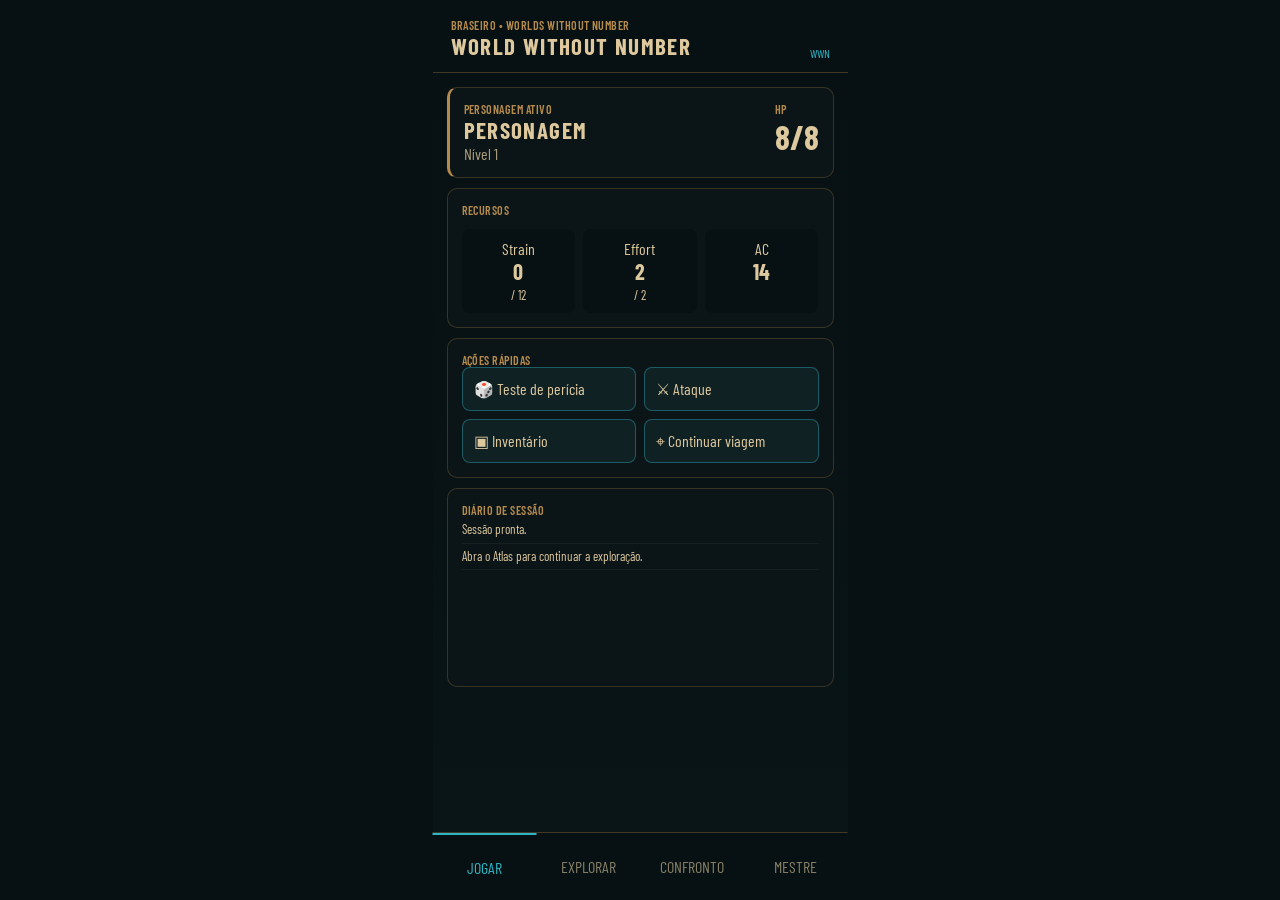
==== index.html @ cba59a09 "Expand Atlas world engine with biome coherence, POIs, journey clock and touch controls" ====
<!doctype html>
<html lang="pt-BR">
<head>
<meta charset="utf-8"><meta name="viewport" content="width=device-width,initial-scale=1,maximum-scale=1,user-scalable=no">
<title>Braseiro WWN — Atlas World Engine</title>
<style>
@import url('https://fonts.googleapis.com/css2?family=Barlow+Condensed:wght@400;600;700&display=swap');
:root{--bg:#071012;--panel:#0b1517;--cream:#dec99f;--bronze:#b58b4d;--teal:#2eb5c5;--ink:#03090a}
*{box-sizing:border-box}html,body{margin:0;background:var(--bg);color:var(--cream);font-family:"Barlow Condensed",sans-serif}button,input{font:inherit}
.app{max-width:415px;min-height:100dvh;margin:auto;background:linear-gradient(180deg,#071012,#091517);position:relative;padding-bottom:calc(150px + env(safe-area-inset-bottom))}
.top{padding:18px 18px 12px;border-bottom:1px solid #b58b4d55;display:flex;justify-content:space-between;align-items:end}.title{font-weight:700;letter-spacing:.06em;text-transform:uppercase;font-size:23px}.label{font-weight:600;letter-spacing:.04em;text-transform:uppercase;font-size:12px;color:var(--bronze)}.status{font-size:12px;color:var(--teal)}
.view{display:none;padding:14px}.view.active{display:block}.card{background:var(--panel);border:1px solid #b58b4d44;border-radius:10px;padding:14px;margin-bottom:10px}.hero{display:flex;justify-content:space-between;gap:10px}.big{font-size:34px;font-weight:700}.muted{opacity:.76}.stats{display:grid;grid-template-columns:repeat(3,1fr);gap:8px;margin-top:12px}.stat{padding:10px;background:#071012;border-radius:8px;text-align:center}.stat b{display:block;font-size:22px}.actions{display:grid;grid-template-columns:1fr 1fr;gap:8px}.action{background:#102124;color:var(--cream);border:1px solid #2eb5c566;padding:11px;border-radius:8px;text-align:left}.action:active{transform:scale(.98)}
.atlasbar{display:grid;grid-template-columns:1fr auto;gap:8px;align-items:center}.worldmeta{display:flex;gap:6px;flex-wrap:wrap;margin-top:8px}.pill{font-size:11px;padding:3px 7px;border-radius:20px;border:1px solid #b58b4d55;background:#b58b4d14}.maptools{display:grid;grid-template-columns:repeat(3,36px);gap:5px}.maptools button{height:36px;border-radius:8px;border:1px solid #b58b4d55;background:#071012;color:var(--cream)}
.map{position:relative;height:calc(100dvh - 322px);min-height:470px;margin:0 -14px;overflow:hidden;background:#03090a;border-top:1px solid #b58b4d44;border-bottom:1px solid #b58b4d44;touch-action:none;user-select:none;-webkit-user-select:none;cursor:grab}.map.dragging{cursor:grabbing}.map-canvas{position:absolute;left:0;top:0;transform-origin:0 0;will-change:transform}.hex{position:absolute;width:92px;height:106px;clip-path:polygon(50% 0,100% 25%,100% 75%,50% 100%,0 75%,0 25%);isolation:isolate;cursor:pointer}.hex .terrain{position:absolute;inset:0;clip-path:inherit;background-size:230% auto;transform:scale(1.02);background-position:center;background-repeat:no-repeat;filter:saturate(.84) brightness(.98)}.hex .shade{position:absolute;inset:0;clip-path:inherit;background:#020607e5;z-index:1;transition:.18s}.hex.seen .shade{background:#0003}.hex.visited .shade{background:#0001}.hex.current{filter:drop-shadow(0 0 6px rgba(239,205,132,.35)) drop-shadow(0 0 15px rgba(213,170,91,.55)) drop-shadow(0 0 26px rgba(213,170,91,.30))}.hex.current .terrain{filter:saturate(1.1) brightness(1.08)}.hex.current::after{content:"";position:absolute;inset:-5px;clip-path:inherit;box-shadow:0 0 16px rgba(229,190,107,.56),0 0 30px rgba(229,190,107,.22);pointer-events:none;z-index:0}.hex .mark{position:absolute;z-index:4;left:50%;top:50%;transform:translate(-50%,-50%);font-weight:700;font-size:18px;color:#ead7ad;text-shadow:0 0 7px #d5aa5b77,0 2px 4px #000}.hex .poi{position:absolute;z-index:4;right:12px;top:19px;font-size:14px;text-shadow:0 2px 4px #000}.hex .coord{display:none}
.mapinfo{position:absolute;z-index:8;left:12px;right:12px;bottom:12px;background:#071012e8;backdrop-filter:blur(8px);border:1px solid #b58b4d55;border-radius:8px;padding:9px 11px;pointer-events:none}.mapinfo .row{display:flex;justify-content:space-between;gap:10px}.mapinfo small{opacity:.7}.log{height:155px;overflow:auto;font-size:13px;line-height:1.35}.log div{padding:4px 0;border-bottom:1px solid #ffffff0b}
.nav{position:fixed;max-width:415px;left:50%;transform:translateX(-50%);right:0;bottom:0;height:calc(68px + env(safe-area-inset-bottom));padding-bottom:env(safe-area-inset-bottom);background:#081214f5;border-top:1px solid #b58b4d55;display:grid;grid-template-columns:repeat(4,1fr);z-index:20}.nav button{background:none;border:0;color:#dec99f99}.nav button.active{color:var(--teal);border-top:2px solid var(--teal)}input{width:100%;background:#071012;border:1px solid #b58b4d55;color:var(--cream);padding:10px;border-radius:8px}
#jogar .hero{border-left:3px solid var(--bronze)}#explorar{padding-top:10px;padding-bottom:calc(98px + env(safe-area-inset-bottom))}#explorar>.card:last-child{position:sticky;bottom:calc(76px + env(safe-area-inset-bottom));z-index:18;margin-bottom:12px;box-shadow:0 -8px 18px #03090acc}@media(max-height:760px){.map{min-height:420px}.top{padding-top:12px}.view{padding-top:10px}}
</style></head>
<body><main class="app">
<header class="top"><div><div class="label">Braseiro • Worlds Without Number</div><div class="title">WORLD WITHOUT NUMBER</div></div><div class="status">WWN</div></header>
<section id="jogar" class="view active"><div class="card hero"><div><div class="label">Personagem ativo</div><div class="title">PERSONAGEM</div><div class="muted">Nível 1</div></div><div><div class="label">HP</div><div class="big">8/8</div></div></div><div class="card"><div class="label">Recursos</div><div class="stats"><div class="stat"><span>Strain</span><b>0</b><small>/ 12</small></div><div class="stat"><span>Effort</span><b>2</b><small>/ 2</small></div><div class="stat"><span>AC</span><b>14</b></div></div></div><div class="card"><div class="label">Ações rápidas</div><div class="actions"><button class="action" onclick="note('Teste de perícia preparado.')">🎲 Teste de perícia</button><button class="action" onclick="note('Ataque preparado. O dano deve vir do Rules Engine.')">⚔ Ataque</button><button class="action" onclick="note('Inventário aberto em modo contextual.')">▣ Inventário</button><button class="action" onclick="showView('explorar')">⌖ Continuar viagem</button></div></div><div class="card"><div class="label">Diário de sessão</div><div id="playerLog" class="log"><div>Sessão pronta.</div><div>Abra o Atlas para continuar a exploração.</div></div></div></section>
<section id="explorar" class="view"><div class="card"><div class="atlasbar"><div><div class="label">Atlas • Jornada</div><div class="title">ATLAS</div></div><div class="maptools"><button onclick="zoomBy(-.12)" aria-label="reduzir mapa">−</button><button onclick="recenterMap()" aria-label="centralizar">⌖</button><button onclick="zoomBy(.12)" aria-label="ampliar mapa">+</button></div></div><div class="worldmeta"><span class="pill" id="clockPill">Dia 1 • 08:00</span><span class="pill" id="regionPill">Região central</span><span class="pill" id="auditPill">Coerência ✓</span></div></div><div class="map" id="map"><div class="map-canvas" id="mapCanvas"></div><div class="mapinfo"><div class="row"><div><div class="label">LOCAL</div><b id="hexName">Hex atual</b></div><div style="text-align:right"><div class="label">VIAGEM</div><b id="travelText">—</b></div></div><div class="muted" id="hexText">Arraste com o dedo. Toque em um hex adjacente para viajar.</div></div></div><div class="card"><div class="actions"><button class="action" onclick="explore()">◎ Explorar hex</button><button class="action" onclick="camp()">☾ Acampar</button></div></div></section>
<section id="confronto" class="view"><div class="card"><div class="label">Confronto</div><div class="title">Estado de combate</div><div class="stats"><div class="stat"><span>Rodada</span><b id="round">1</b></div><div class="stat"><span>Main</span><b id="mainA">●</b></div><div class="stat"><span>Move</span><b id="moveA">●</b></div></div></div><div class="card"><div class="label">Ações</div><div class="actions"><button class="action" onclick="useAction('mainA','Main Action usada')">Main Action</button><button class="action" onclick="useAction('moveA','Move Action usada')">Move Action</button><button class="action" onclick="note('Total Defense selecionada.')">Total Defense</button><button class="action" onclick="nextRound()">Próxima rodada</button></div></div></section>
<section id="mestre" class="view"><div class="card"><div class="label">Mestre</div><div class="title">Mestre da campanha</div><p class="muted">O Atlas mantém estado local, macro-regiões, descobertas e tempo de jornada.</p></div><div class="card"><div class="label">Pergunta ao Mestre</div><input id="gmInput" placeholder="O que há além das ruínas?"><div style="height:8px"></div><button class="action" style="width:100%" onclick="gm()">Enviar contexto</button></div><div class="card"><div class="label">Memória local do protótipo</div><div id="gmLog" class="log"><div>Mundo gerado e validado.</div></div></div></section>
<nav class="nav"><button class="active" data-v="jogar" onclick="showView('jogar')">JOGAR</button><button data-v="explorar" onclick="showView('explorar')">EXPLORAR</button><button data-v="confronto" onclick="showView('confronto')">CONFRONTO</button><button data-v="mestre" onclick="showView('mestre')">MESTRE</button></nav></main>
<script>
const BIOMES={
 lush:{name:'Campos verdes',asset:'assets/terrain_base_01_lush_grassland.png',cost:4,climate:'úmido',region:'campina',adj:{lush:6,meadow:6,farmland:5,deciduous:5,jungle:2,dry:1,pine:1,scrub:0}},
 dry:{name:'Campos secos',asset:'assets/terrain_base_02_dry_grassland.png',cost:4,climate:'seco',region:'estepe',adj:{dry:6,scrub:6,meadow:5,farmland:3,lush:1,deciduous:1,pine:-3,jungle:-6}},
 farmland:{name:'Terras cultivadas',asset:'assets/terrain_base_03_cultivated_farmland.png',cost:3,climate:'temperado',region:'assentada',adj:{farmland:6,meadow:6,lush:5,dry:3,deciduous:3,scrub:1,pine:-2,jungle:-6}},
 meadow:{name:'Prado aberto',asset:'assets/terrain_base_04_wild_meadow.png',cost:3,climate:'transição',region:'campina',adj:{meadow:6,lush:6,dry:5,farmland:5,deciduous:4,scrub:4,pine:2,jungle:1}},
 scrub:{name:'Mato seco',asset:'assets/terrain_base_05_scrubland.png',cost:5,climate:'seco',region:'ermo',adj:{scrub:6,dry:6,meadow:4,farmland:1,deciduous:1,lush:0,pine:-3,jungle:-6}},
 deciduous:{name:'Bosque',asset:'assets/terrain_base_06_deciduous_forest.png',cost:5,climate:'temperado',region:'floresta',adj:{deciduous:6,lush:5,meadow:4,pine:5,jungle:4,farmland:3,scrub:1,dry:1}},
 pine:{name:'Floresta de pinheiros',asset:'assets/terrain_base_07_dense_pine_forest.png',cost:6,climate:'frio',region:'floresta fria',adj:{pine:6,deciduous:5,lush:2,meadow:2,jungle:0,farmland:-2,dry:-3,scrub:-3}},
 jungle:{name:'Selva úmida',asset:'assets/terrain_base_08_humid_jungle.png',cost:7,climate:'muito úmido',region:'selva',adj:{jungle:6,deciduous:5,lush:4,meadow:1,pine:0,farmland:-6,dry:-6,scrub:-6}}
};
const KEYS=Object.keys(BIOMES),DIRS=[{q:1,r:0},{q:1,r:-1},{q:0,r:-1},{q:-1,r:0},{q:-1,r:1},{q:0,r:1}],RADIUS=6,HEX_W=92,HEX_H=106,STEP_X=92,STEP_Y=79.5;
const POIS={village:{icon:'⌂',label:'Vila',allowed:['farmland','meadow','lush']},ruin:{icon:'⌁',label:'Ruínas',allowed:KEYS},tower:{icon:'♜',label:'Torre',allowed:['farmland','meadow','lush','dry','scrub']},shrine:{icon:'✦',label:'Santuário',allowed:['lush','meadow','deciduous','pine']},cave:{icon:'◒',label:'Caverna',allowed:['scrub','pine','deciduous','jungle']},camp:{icon:'△',label:'Acampamento',allowed:['dry','scrub','meadow','lush']}};
const state=JSON.parse(localStorage.getItem('wwn_world_engine_v1')||'null')||{};let world=[],byKey={},current=0,pan=state.pan||{x:0,y:0},zoom=Number.isFinite(state.zoom)?state.zoom:.82,day=state.day||1,minutes=state.minutes??480;
function key(q,r){return `${q},${r}`}function rand(seed){const x=Math.sin(seed*12.9898+78.233)*43758.5453;return x-Math.floor(x)}function hd(a,b){const dq=a.q-b.q,dr=a.r-b.r;return(Math.abs(dq)+Math.abs(dr)+Math.abs(dq+dr))/2}function px(t){return{x:STEP_X*(t.q+t.r/2),y:STEP_Y*t.r}}function tile(q,r){return byKey[key(q,r)]}function idx(q,r){return world.findIndex(t=>t.q===q&&t.r===r)}
function zoneBias(t,c){const d0=hd(t,{q:0,r:0}),dDry=hd(t,{q:4,r:1}),dWet=hd(t,{q:-4,r:2}),dCold=hd(t,{q:2,r:-4});let s=0;if(c==='farmland')s+=Math.max(0,13-d0*2.7);if(c==='meadow')s+=Math.max(0,9-d0*1.4);if(c==='dry')s+=Math.max(0,13-dDry*2.2);if(c==='scrub')s+=Math.max(0,11-dDry*2);if(c==='jungle')s+=Math.max(0,14-dWet*2.4);if(c==='lush')s+=Math.max(0,11-dWet*1.7)+Math.max(0,5-d0);if(c==='pine')s+=Math.max(0,13-dCold*2.3);if(c==='deciduous')s+=Math.max(0,9-Math.min(dCold,dWet)*1.15)+Math.max(0,7-d0*1.1);return s}
function score(t,c){let s=zoneBias(t,c),bad=false;for(const d of DIRS){const n=tile(t.q+d.q,t.r+d.r);if(!n?.biome)continue;const v=BIOMES[c].adj[n.biome]??-4;if(v<0)bad=true;s+=v*3+(c===n.biome?1.2:0)}if(bad)s-=120;s+=rand((t.q+19)*101+(t.r+23)*67+c.length*17)*1.4;return s}
function generate(){world=[];byKey={};for(let q=-RADIUS;q<=RADIUS;q++)for(let r=-RADIUS;r<=RADIUS;r++)if(hd({q,r},{q:0,r:0})<=RADIUS){const t={q,r,biome:null,seen:false,visited:false,poi:null};world.push(t);byKey[key(q,r)]=t}world.sort((a,b)=>hd(a,{q:0,r:0})-hd(b,{q:0,r:0})||a.r-b.r||a.q-b.q);for(const t of world){if(t.q===0&&t.r===0){t.biome='farmland';continue}let best='meadow',bs=-1e9;for(const c of KEYS){const sc=score(t,c);if(sc>bs){bs=sc;best=c}}t.biome=best}for(let p=0;p<3;p++)repairPass();placePois()}
function repairPass(){for(const t of world){if(t.q===0&&t.r===0)continue;let best=t.biome,bs=score(t,t.biome)+2;for(const c of KEYS){const sc=score(t,c);if(sc>bs){bs=sc;best=c}}t.biome=best}}
function audit(){let bad=0,total=0;for(const t of world)for(const d of DIRS){const n=tile(t.q+d.q,t.r+d.r);if(!n)continue;if(key(t.q,t.r)>key(n.q,n.r))continue;total++;if((BIOMES[t.biome].adj[n.biome]??-9)<0||(BIOMES[n.biome].adj[t.biome]??-9)<0)bad++}return{bad,total}}
function placePois(){for(const t of world){const r=rand((t.q+31)*43+(t.r+29)*89);if(r<.79)continue;const choices=Object.entries(POIS).filter(([,p])=>p.allowed.includes(t.biome));if(!choices.length)continue;const pick=choices[Math.floor(rand((t.q+7)*97+(t.r+5)*53)*choices.length)];t.poi=pick[0]}const center=tile(0,0);center.poi='village'}
function restore(){const seen=new Set(state.seen||[]),visited=new Set(state.visited||[]);for(const t of world){t.seen=seen.size?seen.has(key(t.q,t.r)):hd(t,{q:0,r:0})<=1;t.visited=visited.has(key(t.q,t.r))}const ck=state.current&&byKey[state.current]?state.current:'0,0';current=idx(...ck.split(',').map(Number));world[current].seen=world[current].visited=true}
function bounds(){const pts=world.map(px),minX=Math.min(...pts.map(p=>p.x)),maxX=Math.max(...pts.map(p=>p.x+HEX_W)),minY=Math.min(...pts.map(p=>p.y)),maxY=Math.max(...pts.map(p=>p.y+HEX_H));return{minX,minY,w:maxX-minX,h:maxY-minY}}
function applyTransform(){mapCanvas.style.transform=`translate(${pan.x}px,${pan.y}px) scale(${zoom})`}function clamp(){const map=document.getElementById('map'),c=document.getElementById('mapCanvas'),pad=55,minX=Math.min(pad,map.clientWidth-c.offsetWidth*zoom-pad),minY=Math.min(pad,map.clientHeight-c.offsetHeight*zoom-pad);pan.x=Math.max(minX,Math.min(pad,pan.x));pan.y=Math.max(minY,Math.min(pad,pan.y))}
function render(){const c=document.getElementById('mapCanvas'),b=bounds();c.innerHTML='';c.style.width=b.w+120+'px';c.style.height=b.h+120+'px';world.forEach((t,i)=>{const p=px(t),e=document.createElement('div');e.className='hex '+(t.seen?'seen ':'')+(t.visited?'visited ':'')+(i===current?'current':'');e.style.left=p.x-b.minX+35+'px';e.style.top=p.y-b.minY+35+'px';const poi=t.seen&&t.poi?POIS[t.poi]:null;e.innerHTML=`<div class="terrain"></div><div class="shade"></div><span class="mark">${i===current?'⌖':(!t.seen?'?':'')}</span>${poi?`<span class="poi">${poi.icon}</span>`:''}`;e.querySelector('.terrain').style.backgroundImage=`url("${BIOMES[t.biome].asset}")`;e.addEventListener('click',()=>{if(!drag.moved)travel(i)});c.appendChild(e)});clamp();applyTransform();updateHud();save()}
function updateHud(){const t=world[current],a=audit(),poi=t.poi?` • ${POIS[t.poi].label}`:'';document.getElementById('hexName').textContent=BIOMES[t.biome].name+poi;document.getElementById('regionPill').textContent='Região: '+BIOMES[t.biome].region;document.getElementById('auditPill').textContent=a.bad?`Ajustes ${a.bad}`:'Coerência ✓';document.getElementById('clockPill').textContent=`Dia ${day} • ${fmt(minutes)}`;document.getElementById('travelText').textContent='adjacente';document.getElementById('hexText').textContent=`${BIOMES[t.biome].climate}; custo-base ${BIOMES[t.biome].cost}h. Arraste para explorar o mapa.`}
function fmt(m){m=((m%1440)+1440)%1440;return String(Math.floor(m/60)).padStart(2,'0')+':'+String(m%60).padStart(2,'0')}function advance(h){minutes+=Math.round(h*60);while(minutes>=1440){minutes-=1440;day++}}
function travel(i){if(i===current){updateHud();return}const a=world[current],b=world[i];if(hd(a,b)!==1){setInfo('Movimento inválido','Escolha um dos seis hexes adjacentes.');return}advance((BIOMES[a.biome].cost+BIOMES[b.biome].cost)/2);current=i;b.seen=b.visited=true;for(const d of DIRS){const n=tile(b.q+d.q,b.r+d.r);if(n&&rand((n.q+13)*61+(n.r+17)*37+day)>.68)n.seen=true}setInfo(BIOMES[b.biome].name,`Viagem concluída às ${fmt(minutes)}.`);render()}
function explore(){const t=world[current];let n=0;for(const d of DIRS){const x=tile(t.q+d.q,t.r+d.r);if(x&&!x.seen){x.seen=true;n++}}advance(2);setInfo('Exploração concluída',n?`${n} hex(es) adjacentes revelados.`:'Os arredores imediatos já estavam revelados.');render()}function camp(){advance(8);setInfo('Acampamento',`Descanso registrado. Agora é Dia ${day}, ${fmt(minutes)}.`);render()}
function setInfo(a,b){document.getElementById('hexName').textContent=a;document.getElementById('hexText').textContent=b;document.getElementById('gmLog').insertAdjacentHTML('afterbegin',`<div>${a}: ${b}</div>`)}function save(){localStorage.setItem('wwn_world_engine_v1',JSON.stringify({current:key(world[current].q,world[current].r),seen:world.filter(t=>t.seen).map(t=>key(t.q,t.r)),visited:world.filter(t=>t.visited).map(t=>key(t.q,t.r)),pan,zoom,day,minutes}))}
function zoomBy(d){zoom=Math.max(.58,Math.min(1.25,zoom+d));clamp();applyTransform();save()}function recenterMap(){const map=document.getElementById('map'),b=bounds(),p=px(world[current]);pan.x=map.clientWidth/2-((p.x-b.minX+35)+HEX_W/2)*zoom;pan.y=map.clientHeight/2-((p.y-b.minY+35)+HEX_H/2)*zoom;clamp();applyTransform();save()}
const drag={active:false,moved:false,sx:0,sy:0,bx:0,by:0};function attachPan(){const m=document.getElementById('map');m.addEventListener('pointerdown',e=>{drag.active=true;drag.moved=false;drag.sx=e.clientX;drag.sy=e.clientY;drag.bx=pan.x;drag.by=pan.y;m.classList.add('dragging');m.setPointerCapture(e.pointerId)});m.addEventListener('pointermove',e=>{if(!drag.active)return;const dx=e.clientX-drag.sx,dy=e.clientY-drag.sy;if(Math.abs(dx)>6||Math.abs(dy)>6)drag.moved=true;pan.x=drag.bx+dx;pan.y=drag.by+dy;clamp();applyTransform()});const end=()=>{if(!drag.active)return;drag.active=false;m.classList.remove('dragging');save();setTimeout(()=>drag.moved=false,0)};m.addEventListener('pointerup',end);m.addEventListener('pointercancel',end)}
function showView(v){document.querySelectorAll('.view').forEach(x=>x.classList.toggle('active',x.id===v));document.querySelectorAll('.nav button').forEach(x=>x.classList.toggle('active',x.dataset.v===v));if(v==='explorar'){render();setTimeout(()=>{if(!state.pan)recenterMap()},20)}}function note(t){document.getElementById('playerLog').insertAdjacentHTML('afterbegin','<div>'+t+'</div>')}function useAction(id,msg){document.getElementById(id).textContent='○';note(msg)}function nextRound(){round.textContent=+round.textContent+1;mainA.textContent='●';moveA.textContent='●'}function gm(){let x=gmInput;if(!x.value)return;gmLog.insertAdjacentHTML('afterbegin','<div>Contexto solicitado: '+x.value.replace(/[<>]/g,'')+'</div>');x.value=''}
generate();restore();render();attachPan();const a=audit();gmLog.insertAdjacentHTML('afterbegin',`<div>Atlas: ${world.length} hexes; ${a.total} adjacências auditadas; ${a.bad} incompatibilidades.</div>`);
</script></body></html>
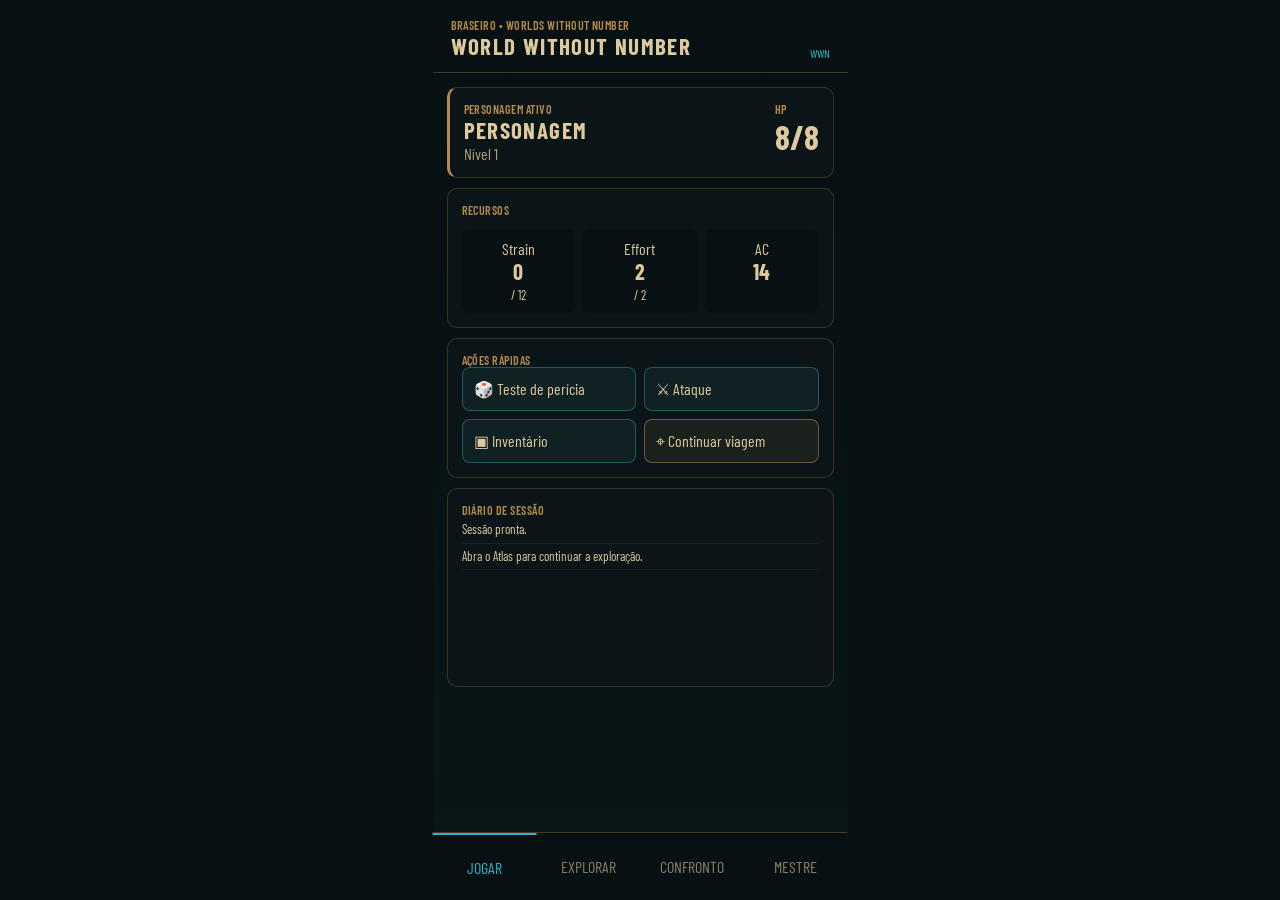
==== commit 9b92f7dc: "Advance WWN vertical slice with playable Atlas discovery and world-state UI" ====
--- a/index.html
+++ b/index.html
@@ -1,60 +1,12 @@
-<!doctype html>
-<html lang="pt-BR">
-<head>
-<meta charset="utf-8"><meta name="viewport" content="width=device-width,initial-scale=1,maximum-scale=1,user-scalable=no">
-<title>Braseiro WWN — Atlas World Engine</title>
-<style>
-@import url('https://fonts.googleapis.com/css2?family=Barlow+Condensed:wght@400;600;700&display=swap');
-:root{--bg:#071012;--panel:#0b1517;--cream:#dec99f;--bronze:#b58b4d;--teal:#2eb5c5;--ink:#03090a}
-*{box-sizing:border-box}html,body{margin:0;background:var(--bg);color:var(--cream);font-family:"Barlow Condensed",sans-serif}button,input{font:inherit}
-.app{max-width:415px;min-height:100dvh;margin:auto;background:linear-gradient(180deg,#071012,#091517);position:relative;padding-bottom:calc(150px + env(safe-area-inset-bottom))}
-.top{padding:18px 18px 12px;border-bottom:1px solid #b58b4d55;display:flex;justify-content:space-between;align-items:end}.title{font-weight:700;letter-spacing:.06em;text-transform:uppercase;font-size:23px}.label{font-weight:600;letter-spacing:.04em;text-transform:uppercase;font-size:12px;color:var(--bronze)}.status{font-size:12px;color:var(--teal)}
-.view{display:none;padding:14px}.view.active{display:block}.card{background:var(--panel);border:1px solid #b58b4d44;border-radius:10px;padding:14px;margin-bottom:10px}.hero{display:flex;justify-content:space-between;gap:10px}.big{font-size:34px;font-weight:700}.muted{opacity:.76}.stats{display:grid;grid-template-columns:repeat(3,1fr);gap:8px;margin-top:12px}.stat{padding:10px;background:#071012;border-radius:8px;text-align:center}.stat b{display:block;font-size:22px}.actions{display:grid;grid-template-columns:1fr 1fr;gap:8px}.action{background:#102124;color:var(--cream);border:1px solid #2eb5c566;padding:11px;border-radius:8px;text-align:left}.action:active{transform:scale(.98)}
-.atlasbar{display:grid;grid-template-columns:1fr auto;gap:8px;align-items:center}.worldmeta{display:flex;gap:6px;flex-wrap:wrap;margin-top:8px}.pill{font-size:11px;padding:3px 7px;border-radius:20px;border:1px solid #b58b4d55;background:#b58b4d14}.maptools{display:grid;grid-template-columns:repeat(3,36px);gap:5px}.maptools button{height:36px;border-radius:8px;border:1px solid #b58b4d55;background:#071012;color:var(--cream)}
-.map{position:relative;height:calc(100dvh - 322px);min-height:470px;margin:0 -14px;overflow:hidden;background:#03090a;border-top:1px solid #b58b4d44;border-bottom:1px solid #b58b4d44;touch-action:none;user-select:none;-webkit-user-select:none;cursor:grab}.map.dragging{cursor:grabbing}.map-canvas{position:absolute;left:0;top:0;transform-origin:0 0;will-change:transform}.hex{position:absolute;width:92px;height:106px;clip-path:polygon(50% 0,100% 25%,100% 75%,50% 100%,0 75%,0 25%);isolation:isolate;cursor:pointer}.hex .terrain{position:absolute;inset:0;clip-path:inherit;background-size:230% auto;transform:scale(1.02);background-position:center;background-repeat:no-repeat;filter:saturate(.84) brightness(.98)}.hex .shade{position:absolute;inset:0;clip-path:inherit;background:#020607e5;z-index:1;transition:.18s}.hex.seen .shade{background:#0003}.hex.visited .shade{background:#0001}.hex.current{filter:drop-shadow(0 0 6px rgba(239,205,132,.35)) drop-shadow(0 0 15px rgba(213,170,91,.55)) drop-shadow(0 0 26px rgba(213,170,91,.30))}.hex.current .terrain{filter:saturate(1.1) brightness(1.08)}.hex.current::after{content:"";position:absolute;inset:-5px;clip-path:inherit;box-shadow:0 0 16px rgba(229,190,107,.56),0 0 30px rgba(229,190,107,.22);pointer-events:none;z-index:0}.hex .mark{position:absolute;z-index:4;left:50%;top:50%;transform:translate(-50%,-50%);font-weight:700;font-size:18px;color:#ead7ad;text-shadow:0 0 7px #d5aa5b77,0 2px 4px #000}.hex .poi{position:absolute;z-index:4;right:12px;top:19px;font-size:14px;text-shadow:0 2px 4px #000}.hex .coord{display:none}
-.mapinfo{position:absolute;z-index:8;left:12px;right:12px;bottom:12px;background:#071012e8;backdrop-filter:blur(8px);border:1px solid #b58b4d55;border-radius:8px;padding:9px 11px;pointer-events:none}.mapinfo .row{display:flex;justify-content:space-between;gap:10px}.mapinfo small{opacity:.7}.log{height:155px;overflow:auto;font-size:13px;line-height:1.35}.log div{padding:4px 0;border-bottom:1px solid #ffffff0b}
-.nav{position:fixed;max-width:415px;left:50%;transform:translateX(-50%);right:0;bottom:0;height:calc(68px + env(safe-area-inset-bottom));padding-bottom:env(safe-area-inset-bottom);background:#081214f5;border-top:1px solid #b58b4d55;display:grid;grid-template-columns:repeat(4,1fr);z-index:20}.nav button{background:none;border:0;color:#dec99f99}.nav button.active{color:var(--teal);border-top:2px solid var(--teal)}input{width:100%;background:#071012;border:1px solid #b58b4d55;color:var(--cream);padding:10px;border-radius:8px}
-#jogar .hero{border-left:3px solid var(--bronze)}#explorar{padding-top:10px;padding-bottom:calc(98px + env(safe-area-inset-bottom))}#explorar>.card:last-child{position:sticky;bottom:calc(76px + env(safe-area-inset-bottom));z-index:18;margin-bottom:12px;box-shadow:0 -8px 18px #03090acc}@media(max-height:760px){.map{min-height:420px}.top{padding-top:12px}.view{padding-top:10px}}
-</style></head>
-<body><main class="app">
+<!doctype html><html lang="pt-BR"><head><meta charset="utf-8"><meta name="viewport" content="width=device-width,initial-scale=1,maximum-scale=1,user-scalable=no"><title>Braseiro WWN — Atlas World Engine</title><link rel="stylesheet" href="world.css?v=3"></head><body><main class="app">
 <header class="top"><div><div class="label">Braseiro • Worlds Without Number</div><div class="title">WORLD WITHOUT NUMBER</div></div><div class="status">WWN</div></header>
-<section id="jogar" class="view active"><div class="card hero"><div><div class="label">Personagem ativo</div><div class="title">PERSONAGEM</div><div class="muted">Nível 1</div></div><div><div class="label">HP</div><div class="big">8/8</div></div></div><div class="card"><div class="label">Recursos</div><div class="stats"><div class="stat"><span>Strain</span><b>0</b><small>/ 12</small></div><div class="stat"><span>Effort</span><b>2</b><small>/ 2</small></div><div class="stat"><span>AC</span><b>14</b></div></div></div><div class="card"><div class="label">Ações rápidas</div><div class="actions"><button class="action" onclick="note('Teste de perícia preparado.')">🎲 Teste de perícia</button><button class="action" onclick="note('Ataque preparado. O dano deve vir do Rules Engine.')">⚔ Ataque</button><button class="action" onclick="note('Inventário aberto em modo contextual.')">▣ Inventário</button><button class="action" onclick="showView('explorar')">⌖ Continuar viagem</button></div></div><div class="card"><div class="label">Diário de sessão</div><div id="playerLog" class="log"><div>Sessão pronta.</div><div>Abra o Atlas para continuar a exploração.</div></div></div></section>
-<section id="explorar" class="view"><div class="card"><div class="atlasbar"><div><div class="label">Atlas • Jornada</div><div class="title">ATLAS</div></div><div class="maptools"><button onclick="zoomBy(-.12)" aria-label="reduzir mapa">−</button><button onclick="recenterMap()" aria-label="centralizar">⌖</button><button onclick="zoomBy(.12)" aria-label="ampliar mapa">+</button></div></div><div class="worldmeta"><span class="pill" id="clockPill">Dia 1 • 08:00</span><span class="pill" id="regionPill">Região central</span><span class="pill" id="auditPill">Coerência ✓</span></div></div><div class="map" id="map"><div class="map-canvas" id="mapCanvas"></div><div class="mapinfo"><div class="row"><div><div class="label">LOCAL</div><b id="hexName">Hex atual</b></div><div style="text-align:right"><div class="label">VIAGEM</div><b id="travelText">—</b></div></div><div class="muted" id="hexText">Arraste com o dedo. Toque em um hex adjacente para viajar.</div></div></div><div class="card"><div class="actions"><button class="action" onclick="explore()">◎ Explorar hex</button><button class="action" onclick="camp()">☾ Acampar</button></div></div></section>
+<section id="jogar" class="view active"><div class="card hero"><div><div class="label">Personagem ativo</div><div class="title">PERSONAGEM</div><div class="muted">Nível 1</div></div><div><div class="label">HP</div><div class="big">8/8</div></div></div><div class="card"><div class="label">Recursos</div><div class="stats"><div class="stat"><span>Strain</span><b>0</b><small>/ 12</small></div><div class="stat"><span>Effort</span><b>2</b><small>/ 2</small></div><div class="stat"><span>AC</span><b>14</b></div></div></div><div class="card"><div class="label">Ações rápidas</div><div class="actions"><button class="action" onclick="note('Teste de perícia preparado.')">🎲 Teste de perícia</button><button class="action" onclick="note('Ataque preparado. A resolução mecânica continua reservada ao Rules Engine.')">⚔ Ataque</button><button class="action" onclick="note('Inventário aberto em modo contextual.')">▣ Inventário</button><button class="action primary" onclick="showView('explorar')">⌖ Continuar viagem</button></div></div><div class="card"><div class="label">Diário de sessão</div><div id="playerLog" class="log"><div>Sessão pronta.</div><div>Abra o Atlas para continuar a exploração.</div></div></div></section>
+<section id="explorar" class="view"><div class="card"><div class="atlasbar"><div><div class="label">Atlas • Jornada</div><div class="title">ATLAS</div></div><div class="maptools"><button onclick="zoomBy(-.12)" aria-label="reduzir mapa">−</button><button onclick="recenterMap()" aria-label="centralizar">⌖</button><button onclick="zoomBy(.12)" aria-label="ampliar mapa">+</button></div></div><div class="worldmeta"><span class="pill" id="clockPill">Dia 1 • 08:00</span><span class="pill" id="regionPill">Região central</span><span class="pill" id="auditPill">Mundo ✓</span></div></div>
+<div class="card"><div class="weatherbox"><div class="weatherthumb" id="weatherThumb"></div><div><div class="label">Tempo / névoa</div><b id="weatherName">Manhã clara</b><div class="muted" id="weatherText">Clima contextual do hex atual.</div></div></div></div>
+<div class="map" id="map"><div class="map-canvas" id="mapCanvas"></div><div class="map-weather" id="mapWeather"></div><div class="mapinfo"><div class="row"><div><div class="label">LOCAL</div><b id="hexName">Hex atual</b></div><div style="text-align:right"><div class="label">JORNADA</div><b id="travelText">—</b></div></div><div class="muted" id="hexText">Arraste com o dedo. Toque em um hex adjacente para viajar.</div></div></div>
+<div class="card" id="locationPanel"><div class="location-card"><div id="locationArt" class="location-art empty">⌖</div><div><div class="label">LOCAL / POI</div><b id="locationTitle">Nenhum local descoberto</b><div class="location-state" id="locationState"></div><div class="muted" id="locationDesc">Explore o hex para procurar locais de interesse.</div></div></div></div>
+<div class="card event-card" id="eventCard"><div class="label">Último acontecimento</div><strong id="eventTitle">Jornada tranquila</strong><div class="muted" id="eventText">Nenhum acontecimento relevante foi registrado ainda.</div></div>
+<div class="card sticky-actions"><div class="actions"><button class="action primary" onclick="explore()">◎ Explorar hex</button><button class="action" id="inspectBtn" onclick="inspectPOI()">◉ Investigar local</button><button class="action" id="enterBtn" onclick="enterPOI()">↳ Entrar / visitar</button><button class="action" onclick="camp()">☾ Acampar</button></div></div></section>
 <section id="confronto" class="view"><div class="card"><div class="label">Confronto</div><div class="title">Estado de combate</div><div class="stats"><div class="stat"><span>Rodada</span><b id="round">1</b></div><div class="stat"><span>Main</span><b id="mainA">●</b></div><div class="stat"><span>Move</span><b id="moveA">●</b></div></div></div><div class="card"><div class="label">Ações</div><div class="actions"><button class="action" onclick="useAction('mainA','Main Action usada')">Main Action</button><button class="action" onclick="useAction('moveA','Move Action usada')">Move Action</button><button class="action" onclick="note('Total Defense selecionada.')">Total Defense</button><button class="action" onclick="nextRound()">Próxima rodada</button></div></div></section>
-<section id="mestre" class="view"><div class="card"><div class="label">Mestre</div><div class="title">Mestre da campanha</div><p class="muted">O Atlas mantém estado local, macro-regiões, descobertas e tempo de jornada.</p></div><div class="card"><div class="label">Pergunta ao Mestre</div><input id="gmInput" placeholder="O que há além das ruínas?"><div style="height:8px"></div><button class="action" style="width:100%" onclick="gm()">Enviar contexto</button></div><div class="card"><div class="label">Memória local do protótipo</div><div id="gmLog" class="log"><div>Mundo gerado e validado.</div></div></div></section>
-<nav class="nav"><button class="active" data-v="jogar" onclick="showView('jogar')">JOGAR</button><button data-v="explorar" onclick="showView('explorar')">EXPLORAR</button><button data-v="confronto" onclick="showView('confronto')">CONFRONTO</button><button data-v="mestre" onclick="showView('mestre')">MESTRE</button></nav></main>
-<script>
-const BIOMES={
- lush:{name:'Campos verdes',asset:'assets/terrain_base_01_lush_grassland.png',cost:4,climate:'úmido',region:'campina',adj:{lush:6,meadow:6,farmland:5,deciduous:5,jungle:2,dry:1,pine:1,scrub:0}},
- dry:{name:'Campos secos',asset:'assets/terrain_base_02_dry_grassland.png',cost:4,climate:'seco',region:'estepe',adj:{dry:6,scrub:6,meadow:5,farmland:3,lush:1,deciduous:1,pine:-3,jungle:-6}},
- farmland:{name:'Terras cultivadas',asset:'assets/terrain_base_03_cultivated_farmland.png',cost:3,climate:'temperado',region:'assentada',adj:{farmland:6,meadow:6,lush:5,dry:3,deciduous:3,scrub:1,pine:-2,jungle:-6}},
- meadow:{name:'Prado aberto',asset:'assets/terrain_base_04_wild_meadow.png',cost:3,climate:'transição',region:'campina',adj:{meadow:6,lush:6,dry:5,farmland:5,deciduous:4,scrub:4,pine:2,jungle:1}},
- scrub:{name:'Mato seco',asset:'assets/terrain_base_05_scrubland.png',cost:5,climate:'seco',region:'ermo',adj:{scrub:6,dry:6,meadow:4,farmland:1,deciduous:1,lush:0,pine:-3,jungle:-6}},
- deciduous:{name:'Bosque',asset:'assets/terrain_base_06_deciduous_forest.png',cost:5,climate:'temperado',region:'floresta',adj:{deciduous:6,lush:5,meadow:4,pine:5,jungle:4,farmland:3,scrub:1,dry:1}},
- pine:{name:'Floresta de pinheiros',asset:'assets/terrain_base_07_dense_pine_forest.png',cost:6,climate:'frio',region:'floresta fria',adj:{pine:6,deciduous:5,lush:2,meadow:2,jungle:0,farmland:-2,dry:-3,scrub:-3}},
- jungle:{name:'Selva úmida',asset:'assets/terrain_base_08_humid_jungle.png',cost:7,climate:'muito úmido',region:'selva',adj:{jungle:6,deciduous:5,lush:4,meadow:1,pine:0,farmland:-6,dry:-6,scrub:-6}}
-};
-const KEYS=Object.keys(BIOMES),DIRS=[{q:1,r:0},{q:1,r:-1},{q:0,r:-1},{q:-1,r:0},{q:-1,r:1},{q:0,r:1}],RADIUS=6,HEX_W=92,HEX_H=106,STEP_X=92,STEP_Y=79.5;
-const POIS={village:{icon:'⌂',label:'Vila',allowed:['farmland','meadow','lush']},ruin:{icon:'⌁',label:'Ruínas',allowed:KEYS},tower:{icon:'♜',label:'Torre',allowed:['farmland','meadow','lush','dry','scrub']},shrine:{icon:'✦',label:'Santuário',allowed:['lush','meadow','deciduous','pine']},cave:{icon:'◒',label:'Caverna',allowed:['scrub','pine','deciduous','jungle']},camp:{icon:'△',label:'Acampamento',allowed:['dry','scrub','meadow','lush']}};
-const state=JSON.parse(localStorage.getItem('wwn_world_engine_v1')||'null')||{};let world=[],byKey={},current=0,pan=state.pan||{x:0,y:0},zoom=Number.isFinite(state.zoom)?state.zoom:.82,day=state.day||1,minutes=state.minutes??480;
-function key(q,r){return `${q},${r}`}function rand(seed){const x=Math.sin(seed*12.9898+78.233)*43758.5453;return x-Math.floor(x)}function hd(a,b){const dq=a.q-b.q,dr=a.r-b.r;return(Math.abs(dq)+Math.abs(dr)+Math.abs(dq+dr))/2}function px(t){return{x:STEP_X*(t.q+t.r/2),y:STEP_Y*t.r}}function tile(q,r){return byKey[key(q,r)]}function idx(q,r){return world.findIndex(t=>t.q===q&&t.r===r)}
-function zoneBias(t,c){const d0=hd(t,{q:0,r:0}),dDry=hd(t,{q:4,r:1}),dWet=hd(t,{q:-4,r:2}),dCold=hd(t,{q:2,r:-4});let s=0;if(c==='farmland')s+=Math.max(0,13-d0*2.7);if(c==='meadow')s+=Math.max(0,9-d0*1.4);if(c==='dry')s+=Math.max(0,13-dDry*2.2);if(c==='scrub')s+=Math.max(0,11-dDry*2);if(c==='jungle')s+=Math.max(0,14-dWet*2.4);if(c==='lush')s+=Math.max(0,11-dWet*1.7)+Math.max(0,5-d0);if(c==='pine')s+=Math.max(0,13-dCold*2.3);if(c==='deciduous')s+=Math.max(0,9-Math.min(dCold,dWet)*1.15)+Math.max(0,7-d0*1.1);return s}
-function score(t,c){let s=zoneBias(t,c),bad=false;for(const d of DIRS){const n=tile(t.q+d.q,t.r+d.r);if(!n?.biome)continue;const v=BIOMES[c].adj[n.biome]??-4;if(v<0)bad=true;s+=v*3+(c===n.biome?1.2:0)}if(bad)s-=120;s+=rand((t.q+19)*101+(t.r+23)*67+c.length*17)*1.4;return s}
-function generate(){world=[];byKey={};for(let q=-RADIUS;q<=RADIUS;q++)for(let r=-RADIUS;r<=RADIUS;r++)if(hd({q,r},{q:0,r:0})<=RADIUS){const t={q,r,biome:null,seen:false,visited:false,poi:null};world.push(t);byKey[key(q,r)]=t}world.sort((a,b)=>hd(a,{q:0,r:0})-hd(b,{q:0,r:0})||a.r-b.r||a.q-b.q);for(const t of world){if(t.q===0&&t.r===0){t.biome='farmland';continue}let best='meadow',bs=-1e9;for(const c of KEYS){const sc=score(t,c);if(sc>bs){bs=sc;best=c}}t.biome=best}for(let p=0;p<3;p++)repairPass();placePois()}
-function repairPass(){for(const t of world){if(t.q===0&&t.r===0)continue;let best=t.biome,bs=score(t,t.biome)+2;for(const c of KEYS){const sc=score(t,c);if(sc>bs){bs=sc;best=c}}t.biome=best}}
-function audit(){let bad=0,total=0;for(const t of world)for(const d of DIRS){const n=tile(t.q+d.q,t.r+d.r);if(!n)continue;if(key(t.q,t.r)>key(n.q,n.r))continue;total++;if((BIOMES[t.biome].adj[n.biome]??-9)<0||(BIOMES[n.biome].adj[t.biome]??-9)<0)bad++}return{bad,total}}
-function placePois(){for(const t of world){const r=rand((t.q+31)*43+(t.r+29)*89);if(r<.79)continue;const choices=Object.entries(POIS).filter(([,p])=>p.allowed.includes(t.biome));if(!choices.length)continue;const pick=choices[Math.floor(rand((t.q+7)*97+(t.r+5)*53)*choices.length)];t.poi=pick[0]}const center=tile(0,0);center.poi='village'}
-function restore(){const seen=new Set(state.seen||[]),visited=new Set(state.visited||[]);for(const t of world){t.seen=seen.size?seen.has(key(t.q,t.r)):hd(t,{q:0,r:0})<=1;t.visited=visited.has(key(t.q,t.r))}const ck=state.current&&byKey[state.current]?state.current:'0,0';current=idx(...ck.split(',').map(Number));world[current].seen=world[current].visited=true}
-function bounds(){const pts=world.map(px),minX=Math.min(...pts.map(p=>p.x)),maxX=Math.max(...pts.map(p=>p.x+HEX_W)),minY=Math.min(...pts.map(p=>p.y)),maxY=Math.max(...pts.map(p=>p.y+HEX_H));return{minX,minY,w:maxX-minX,h:maxY-minY}}
-function applyTransform(){mapCanvas.style.transform=`translate(${pan.x}px,${pan.y}px) scale(${zoom})`}function clamp(){const map=document.getElementById('map'),c=document.getElementById('mapCanvas'),pad=55,minX=Math.min(pad,map.clientWidth-c.offsetWidth*zoom-pad),minY=Math.min(pad,map.clientHeight-c.offsetHeight*zoom-pad);pan.x=Math.max(minX,Math.min(pad,pan.x));pan.y=Math.max(minY,Math.min(pad,pan.y))}
-function render(){const c=document.getElementById('mapCanvas'),b=bounds();c.innerHTML='';c.style.width=b.w+120+'px';c.style.height=b.h+120+'px';world.forEach((t,i)=>{const p=px(t),e=document.createElement('div');e.className='hex '+(t.seen?'seen ':'')+(t.visited?'visited ':'')+(i===current?'current':'');e.style.left=p.x-b.minX+35+'px';e.style.top=p.y-b.minY+35+'px';const poi=t.seen&&t.poi?POIS[t.poi]:null;e.innerHTML=`<div class="terrain"></div><div class="shade"></div><span class="mark">${i===current?'⌖':(!t.seen?'?':'')}</span>${poi?`<span class="poi">${poi.icon}</span>`:''}`;e.querySelector('.terrain').style.backgroundImage=`url("${BIOMES[t.biome].asset}")`;e.addEventListener('click',()=>{if(!drag.moved)travel(i)});c.appendChild(e)});clamp();applyTransform();updateHud();save()}
-function updateHud(){const t=world[current],a=audit(),poi=t.poi?` • ${POIS[t.poi].label}`:'';document.getElementById('hexName').textContent=BIOMES[t.biome].name+poi;document.getElementById('regionPill').textContent='Região: '+BIOMES[t.biome].region;document.getElementById('auditPill').textContent=a.bad?`Ajustes ${a.bad}`:'Coerência ✓';document.getElementById('clockPill').textContent=`Dia ${day} • ${fmt(minutes)}`;document.getElementById('travelText').textContent='adjacente';document.getElementById('hexText').textContent=`${BIOMES[t.biome].climate}; custo-base ${BIOMES[t.biome].cost}h. Arraste para explorar o mapa.`}
-function fmt(m){m=((m%1440)+1440)%1440;return String(Math.floor(m/60)).padStart(2,'0')+':'+String(m%60).padStart(2,'0')}function advance(h){minutes+=Math.round(h*60);while(minutes>=1440){minutes-=1440;day++}}
-function travel(i){if(i===current){updateHud();return}const a=world[current],b=world[i];if(hd(a,b)!==1){setInfo('Movimento inválido','Escolha um dos seis hexes adjacentes.');return}advance((BIOMES[a.biome].cost+BIOMES[b.biome].cost)/2);current=i;b.seen=b.visited=true;for(const d of DIRS){const n=tile(b.q+d.q,b.r+d.r);if(n&&rand((n.q+13)*61+(n.r+17)*37+day)>.68)n.seen=true}setInfo(BIOMES[b.biome].name,`Viagem concluída às ${fmt(minutes)}.`);render()}
-function explore(){const t=world[current];let n=0;for(const d of DIRS){const x=tile(t.q+d.q,t.r+d.r);if(x&&!x.seen){x.seen=true;n++}}advance(2);setInfo('Exploração concluída',n?`${n} hex(es) adjacentes revelados.`:'Os arredores imediatos já estavam revelados.');render()}function camp(){advance(8);setInfo('Acampamento',`Descanso registrado. Agora é Dia ${day}, ${fmt(minutes)}.`);render()}
-function setInfo(a,b){document.getElementById('hexName').textContent=a;document.getElementById('hexText').textContent=b;document.getElementById('gmLog').insertAdjacentHTML('afterbegin',`<div>${a}: ${b}</div>`)}function save(){localStorage.setItem('wwn_world_engine_v1',JSON.stringify({current:key(world[current].q,world[current].r),seen:world.filter(t=>t.seen).map(t=>key(t.q,t.r)),visited:world.filter(t=>t.visited).map(t=>key(t.q,t.r)),pan,zoom,day,minutes}))}
-function zoomBy(d){zoom=Math.max(.58,Math.min(1.25,zoom+d));clamp();applyTransform();save()}function recenterMap(){const map=document.getElementById('map'),b=bounds(),p=px(world[current]);pan.x=map.clientWidth/2-((p.x-b.minX+35)+HEX_W/2)*zoom;pan.y=map.clientHeight/2-((p.y-b.minY+35)+HEX_H/2)*zoom;clamp();applyTransform();save()}
-const drag={active:false,moved:false,sx:0,sy:0,bx:0,by:0};function attachPan(){const m=document.getElementById('map');m.addEventListener('pointerdown',e=>{drag.active=true;drag.moved=false;drag.sx=e.clientX;drag.sy=e.clientY;drag.bx=pan.x;drag.by=pan.y;m.classList.add('dragging');m.setPointerCapture(e.pointerId)});m.addEventListener('pointermove',e=>{if(!drag.active)return;const dx=e.clientX-drag.sx,dy=e.clientY-drag.sy;if(Math.abs(dx)>6||Math.abs(dy)>6)drag.moved=true;pan.x=drag.bx+dx;pan.y=drag.by+dy;clamp();applyTransform()});const end=()=>{if(!drag.active)return;drag.active=false;m.classList.remove('dragging');save();setTimeout(()=>drag.moved=false,0)};m.addEventListener('pointerup',end);m.addEventListener('pointercancel',end)}
-function showView(v){document.querySelectorAll('.view').forEach(x=>x.classList.toggle('active',x.id===v));document.querySelectorAll('.nav button').forEach(x=>x.classList.toggle('active',x.dataset.v===v));if(v==='explorar'){render();setTimeout(()=>{if(!state.pan)recenterMap()},20)}}function note(t){document.getElementById('playerLog').insertAdjacentHTML('afterbegin','<div>'+t+'</div>')}function useAction(id,msg){document.getElementById(id).textContent='○';note(msg)}function nextRound(){round.textContent=+round.textContent+1;mainA.textContent='●';moveA.textContent='●'}function gm(){let x=gmInput;if(!x.value)return;gmLog.insertAdjacentHTML('afterbegin','<div>Contexto solicitado: '+x.value.replace(/[<>]/g,'')+'</div>');x.value=''}
-generate();restore();render();attachPan();const a=audit();gmLog.insertAdjacentHTML('afterbegin',`<div>Atlas: ${world.length} hexes; ${a.total} adjacências auditadas; ${a.bad} incompatibilidades.</div>`);
-</script></body></html>+<section id="mestre" class="view"><div class="card"><div class="label">Mestre</div><div class="title">Mundo vivo</div><p class="muted">Estado persistente do Atlas: descobertas, visitas, POIs, jornada, clima e acontecimentos.</p><div class="stats"><div class="stat"><span>Vistos</span><b id="seenStat">0</b></div><div class="stat"><span>Visitados</span><b id="visitedStat">0</b></div><div class="stat"><span>POIs</span><b id="poiStat">0</b></div></div></div><div class="card legend"><div><small>Base</small><b id="baseText">—</b><small>Feature</small><b id="featureText">—</b></div><div><small>POI</small><b id="poiText">—</b><small>Clima</small><b id="climateText">—</b></div></div><div class="card"><div class="label">Registro do mundo</div><div id="worldLedger" class="world-ledger"></div></div><div class="card"><div class="label">Pergunta ao Mestre</div><input id="gmInput" placeholder="O que há além das ruínas?"><div style="height:8px"></div><button class="action" style="width:100%" onclick="gm()">Enviar contexto</button></div><div class="card"><div class="label">Memória local</div><div id="gmLog" class="log"><div>Mundo gerado e validado.</div></div></div><div class="card"><div class="toolrow"><button class="action" onclick="exportWorld()">⇩ Exportar mundo</button><button class="action danger" onclick="resetWorld()">↺ Reiniciar mundo</button></div></div></section>
+<nav class="nav"><button class="active" data-v="jogar" onclick="showView('jogar')">JOGAR</button><button data-v="explorar" onclick="showView('explorar')">EXPLORAR</button><button data-v="confronto" onclick="showView('confronto')">CONFRONTO</button><button data-v="mestre" onclick="showView('mestre')">MESTRE</button></nav></main><div class="toast" id="toast"></div><script src="world.js?v=3"></script></body></html>
--- a/world.css
+++ b/world.css
@@ -0,0 +1,3 @@
+@import url('https://fonts.googleapis.com/css2?family=Barlow+Condensed:wght@400;600;700&display=swap');
+:root{--bg:#071012;--panel:#0b1517;--cream:#dec99f;--bronze:#b58b4d;--teal:#2eb5c5;--ink:#03090a;--danger:#c66a4a;--ok:#79b89b}
+*{box-sizing:border-box}html,body{margin:0;background:var(--bg);color:var(--cream);font-family:"Barlow Condensed",sans-serif}button,input,textarea{font:inherit}.app{max-width:415px;min-height:100dvh;margin:auto;background:linear-gradient(180deg,#071012,#091517);position:relative;padding-bottom:calc(150px + env(safe-area-inset-bottom))}.top{padding:18px 18px 12px;border-bottom:1px solid #b58b4d55;display:flex;justify-content:space-between;align-items:end}.title{font-weight:700;letter-spacing:.06em;text-transform:uppercase;font-size:23px}.label{font-weight:600;letter-spacing:.04em;text-transform:uppercase;font-size:12px;color:var(--bronze)}.status{font-size:12px;color:var(--teal)}.view{display:none;padding:14px}.view.active{display:block}.card{background:var(--panel);border:1px solid #b58b4d44;border-radius:10px;padding:14px;margin-bottom:10px}.hero{display:flex;justify-content:space-between;gap:10px}.big{font-size:34px;font-weight:700}.muted{opacity:.76}.stats{display:grid;grid-template-columns:repeat(3,1fr);gap:8px;margin-top:12px}.stat{padding:10px;background:#071012;border-radius:8px;text-align:center}.stat b{display:block;font-size:22px}.actions{display:grid;grid-template-columns:1fr 1fr;gap:8px}.action{background:#102124;color:var(--cream);border:1px solid #2eb5c566;padding:11px;border-radius:8px;text-align:left;min-height:44px}.action.primary{border-color:#b58b4d88;background:#1a211d}.action.danger{border-color:#c66a4a66}.action:disabled{opacity:.38}.action:active:not(:disabled){transform:scale(.98)}.atlasbar{display:grid;grid-template-columns:1fr auto;gap:8px;align-items:center}.worldmeta{display:flex;gap:6px;flex-wrap:wrap;margin-top:8px}.pill{font-size:11px;padding:3px 7px;border-radius:20px;border:1px solid #b58b4d55;background:#b58b4d14}.maptools{display:grid;grid-template-columns:repeat(3,36px);gap:5px}.maptools button{height:36px;border-radius:8px;border:1px solid #b58b4d55;background:#071012;color:var(--cream)}.weatherbox{display:grid;grid-template-columns:44px 1fr;gap:8px;align-items:center}.weatherthumb{width:44px;height:44px;border-radius:8px;border:1px solid #b58b4d44;background:#071012 center/cover no-repeat}.map{position:relative;height:calc(100dvh - 390px);min-height:390px;margin:0 -14px;overflow:hidden;background:#03090a;border-top:1px solid #b58b4d44;border-bottom:1px solid #b58b4d44;touch-action:none;user-select:none;-webkit-user-select:none;cursor:grab}.map.dragging{cursor:grabbing}.map-canvas{position:absolute;left:0;top:0;transform-origin:0 0;will-change:transform}.map-weather{position:absolute;inset:0;z-index:6;pointer-events:none;opacity:0;transition:opacity .3s}.map-weather.fog{opacity:.18;background:radial-gradient(circle at 38% 30%,#dfe7e3aa,transparent 42%),radial-gradient(circle at 75% 65%,#cbd7d3aa,transparent 45%)}.map-weather.rain{opacity:.10;background:repeating-linear-gradient(105deg,transparent 0 12px,#b8d1d844 13px 15px,transparent 16px 26px)}.map-weather.snow{opacity:.14;background:radial-gradient(#fff 0 1px,transparent 2px) 0 0/18px 18px}.hex{position:absolute;width:92px;height:106px;clip-path:polygon(50% 0,100% 25%,100% 75%,50% 100%,0 75%,0 25%);isolation:isolate;cursor:pointer}.hex .layer{position:absolute;inset:0;clip-path:inherit;background-position:center;background-repeat:no-repeat}.hex .base{background-size:230% auto;transform:scale(1.02);filter:saturate(.84) brightness(.99)}.hex .feature{background-size:cover;opacity:.94;mix-blend-mode:screen}.hex .mist{background:radial-gradient(circle at 50% 45%,rgba(255,255,255,.28),rgba(255,255,255,.15) 30%,rgba(255,255,255,0) 70%);mix-blend-mode:screen;opacity:0}.hex.misty.seen .mist{opacity:.5}.hex .shade{position:absolute;inset:0;clip-path:inherit;background:#020607ef;z-index:1;transition:.18s}.hex.seen .shade{background:#0004}.hex.visited .shade{background:#0001}.hex.current{filter:drop-shadow(0 0 6px rgba(239,205,132,.35)) drop-shadow(0 0 15px rgba(213,170,91,.55)) drop-shadow(0 0 26px rgba(213,170,91,.30))}.hex.current .base{filter:saturate(1.08) brightness(1.08)}.hex.current::after{content:"";position:absolute;inset:-5px;clip-path:inherit;box-shadow:0 0 16px rgba(229,190,107,.56),0 0 30px rgba(229,190,107,.22);pointer-events:none;z-index:0}.hex .mark{position:absolute;z-index:5;left:50%;top:50%;transform:translate(-50%,-50%);font-weight:700;font-size:18px;color:#ead7ad;text-shadow:0 0 7px #d5aa5b77,0 2px 4px #000}.hex .poi{position:absolute;z-index:5;right:9px;top:15px;width:24px;height:24px;background:center/contain no-repeat;filter:drop-shadow(0 2px 3px #000);opacity:0}.hex.poi-known .poi{opacity:1}.mapinfo{position:absolute;z-index:8;left:12px;right:12px;bottom:12px;background:#071012e8;backdrop-filter:blur(8px);border:1px solid #b58b4d55;border-radius:8px;padding:9px 11px;pointer-events:none}.mapinfo .row{display:flex;justify-content:space-between;gap:10px}.mapinfo small{opacity:.7}.location-card{display:grid;grid-template-columns:76px 1fr;gap:10px;align-items:start}.location-art{width:76px;height:76px;border-radius:10px;border:1px solid #b58b4d55;background:#071012 center/cover no-repeat}.location-art.empty{display:flex;align-items:center;justify-content:center;font-size:28px;color:#b58b4d88}.location-state{display:flex;gap:5px;flex-wrap:wrap;margin:6px 0}.state-chip{font-size:10px;letter-spacing:.04em;text-transform:uppercase;border:1px solid #ffffff22;border-radius:12px;padding:2px 6px}.state-chip.ok{border-color:#79b89b66;color:#9ed6ba}.state-chip.warn{border-color:#c66a4a66;color:#e5a286}.event-card{border-left:3px solid #b58b4d;padding-left:10px}.event-card strong{display:block;margin-bottom:3px}.log{height:155px;overflow:auto;font-size:13px;line-height:1.35}.log div{padding:4px 0;border-bottom:1px solid #ffffff0b}.world-ledger{max-height:220px;overflow:auto}.ledger-row{display:grid;grid-template-columns:1fr auto;gap:8px;padding:7px 0;border-bottom:1px solid #ffffff0b}.ledger-row small{opacity:.65}.legend{display:grid;grid-template-columns:1fr 1fr;gap:8px}.legend small{display:block;opacity:.72}.legend b{display:block}.progress{height:6px;background:#071012;border-radius:5px;overflow:hidden;margin-top:5px}.progress i{display:block;height:100%;background:var(--teal)}.toolrow{display:flex;gap:8px}.toolrow .action{flex:1}.nav{position:fixed;max-width:415px;left:50%;transform:translateX(-50%);right:0;bottom:0;height:calc(68px + env(safe-area-inset-bottom));padding-bottom:env(safe-area-inset-bottom);background:#081214f5;border-top:1px solid #b58b4d55;display:grid;grid-template-columns:repeat(4,1fr);z-index:20}.nav button{background:none;border:0;color:#dec99f99}.nav button.active{color:var(--teal);border-top:2px solid var(--teal)}input,textarea{width:100%;background:#071012;border:1px solid #b58b4d55;color:var(--cream);padding:10px;border-radius:8px}.toast{position:fixed;left:50%;bottom:calc(82px + env(safe-area-inset-bottom));transform:translateX(-50%) translateY(20px);width:min(375px,calc(100% - 32px));background:#101b1dcc;border:1px solid #b58b4d66;border-radius:9px;padding:10px 12px;z-index:40;opacity:0;pointer-events:none;transition:.2s;backdrop-filter:blur(8px)}.toast.show{opacity:1;transform:translateX(-50%) translateY(0)}#jogar .hero{border-left:3px solid var(--bronze)}#explorar{padding-top:10px;padding-bottom:calc(98px + env(safe-area-inset-bottom))}#explorar>.sticky-actions{position:sticky;bottom:calc(76px + env(safe-area-inset-bottom));z-index:18;margin-bottom:12px;box-shadow:0 -8px 18px #03090acc}@media(max-height:760px){.map{min-height:360px}.top{padding-top:12px}.view{padding-top:10px}}
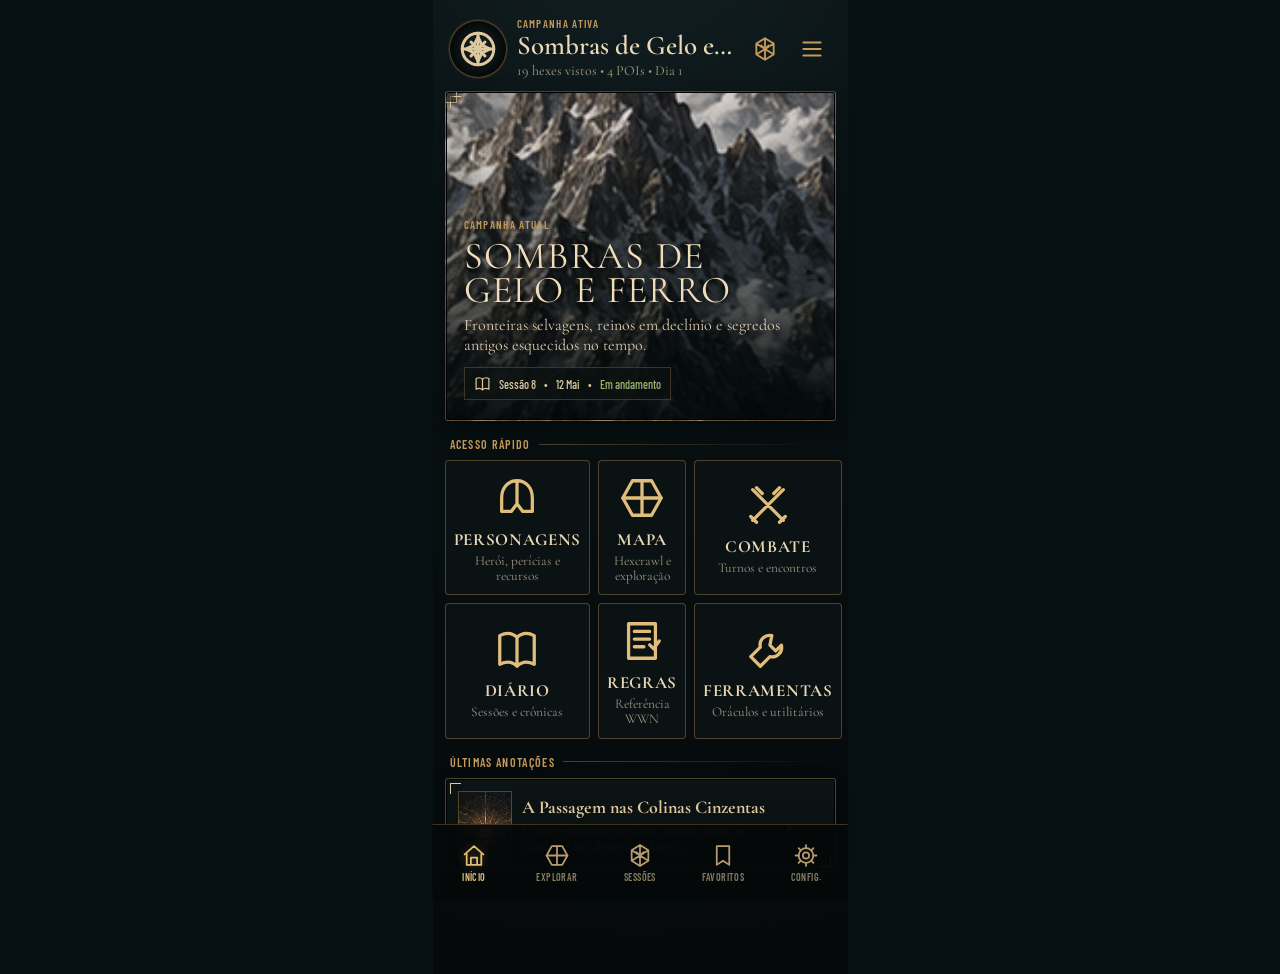
==== commit 000ee343: "Expand WWN VTT from Atlas into full game shell" ====
--- a/index.html
+++ b/index.html
@@ -1,12 +1,20 @@
-<!doctype html><html lang="pt-BR"><head><meta charset="utf-8"><meta name="viewport" content="width=device-width,initial-scale=1,maximum-scale=1,user-scalable=no"><title>Braseiro WWN — Atlas World Engine</title><link rel="stylesheet" href="world.css?v=3"></head><body><main class="app">
-<header class="top"><div><div class="label">Braseiro • Worlds Without Number</div><div class="title">WORLD WITHOUT NUMBER</div></div><div class="status">WWN</div></header>
-<section id="jogar" class="view active"><div class="card hero"><div><div class="label">Personagem ativo</div><div class="title">PERSONAGEM</div><div class="muted">Nível 1</div></div><div><div class="label">HP</div><div class="big">8/8</div></div></div><div class="card"><div class="label">Recursos</div><div class="stats"><div class="stat"><span>Strain</span><b>0</b><small>/ 12</small></div><div class="stat"><span>Effort</span><b>2</b><small>/ 2</small></div><div class="stat"><span>AC</span><b>14</b></div></div></div><div class="card"><div class="label">Ações rápidas</div><div class="actions"><button class="action" onclick="note('Teste de perícia preparado.')">🎲 Teste de perícia</button><button class="action" onclick="note('Ataque preparado. A resolução mecânica continua reservada ao Rules Engine.')">⚔ Ataque</button><button class="action" onclick="note('Inventário aberto em modo contextual.')">▣ Inventário</button><button class="action primary" onclick="showView('explorar')">⌖ Continuar viagem</button></div></div><div class="card"><div class="label">Diário de sessão</div><div id="playerLog" class="log"><div>Sessão pronta.</div><div>Abra o Atlas para continuar a exploração.</div></div></div></section>
-<section id="explorar" class="view"><div class="card"><div class="atlasbar"><div><div class="label">Atlas • Jornada</div><div class="title">ATLAS</div></div><div class="maptools"><button onclick="zoomBy(-.12)" aria-label="reduzir mapa">−</button><button onclick="recenterMap()" aria-label="centralizar">⌖</button><button onclick="zoomBy(.12)" aria-label="ampliar mapa">+</button></div></div><div class="worldmeta"><span class="pill" id="clockPill">Dia 1 • 08:00</span><span class="pill" id="regionPill">Região central</span><span class="pill" id="auditPill">Mundo ✓</span></div></div>
-<div class="card"><div class="weatherbox"><div class="weatherthumb" id="weatherThumb"></div><div><div class="label">Tempo / névoa</div><b id="weatherName">Manhã clara</b><div class="muted" id="weatherText">Clima contextual do hex atual.</div></div></div></div>
-<div class="map" id="map"><div class="map-canvas" id="mapCanvas"></div><div class="map-weather" id="mapWeather"></div><div class="mapinfo"><div class="row"><div><div class="label">LOCAL</div><b id="hexName">Hex atual</b></div><div style="text-align:right"><div class="label">JORNADA</div><b id="travelText">—</b></div></div><div class="muted" id="hexText">Arraste com o dedo. Toque em um hex adjacente para viajar.</div></div></div>
-<div class="card" id="locationPanel"><div class="location-card"><div id="locationArt" class="location-art empty">⌖</div><div><div class="label">LOCAL / POI</div><b id="locationTitle">Nenhum local descoberto</b><div class="location-state" id="locationState"></div><div class="muted" id="locationDesc">Explore o hex para procurar locais de interesse.</div></div></div></div>
-<div class="card event-card" id="eventCard"><div class="label">Último acontecimento</div><strong id="eventTitle">Jornada tranquila</strong><div class="muted" id="eventText">Nenhum acontecimento relevante foi registrado ainda.</div></div>
-<div class="card sticky-actions"><div class="actions"><button class="action primary" onclick="explore()">◎ Explorar hex</button><button class="action" id="inspectBtn" onclick="inspectPOI()">◉ Investigar local</button><button class="action" id="enterBtn" onclick="enterPOI()">↳ Entrar / visitar</button><button class="action" onclick="camp()">☾ Acampar</button></div></div></section>
-<section id="confronto" class="view"><div class="card"><div class="label">Confronto</div><div class="title">Estado de combate</div><div class="stats"><div class="stat"><span>Rodada</span><b id="round">1</b></div><div class="stat"><span>Main</span><b id="mainA">●</b></div><div class="stat"><span>Move</span><b id="moveA">●</b></div></div></div><div class="card"><div class="label">Ações</div><div class="actions"><button class="action" onclick="useAction('mainA','Main Action usada')">Main Action</button><button class="action" onclick="useAction('moveA','Move Action usada')">Move Action</button><button class="action" onclick="note('Total Defense selecionada.')">Total Defense</button><button class="action" onclick="nextRound()">Próxima rodada</button></div></div></section>
-<section id="mestre" class="view"><div class="card"><div class="label">Mestre</div><div class="title">Mundo vivo</div><p class="muted">Estado persistente do Atlas: descobertas, visitas, POIs, jornada, clima e acontecimentos.</p><div class="stats"><div class="stat"><span>Vistos</span><b id="seenStat">0</b></div><div class="stat"><span>Visitados</span><b id="visitedStat">0</b></div><div class="stat"><span>POIs</span><b id="poiStat">0</b></div></div></div><div class="card legend"><div><small>Base</small><b id="baseText">—</b><small>Feature</small><b id="featureText">—</b></div><div><small>POI</small><b id="poiText">—</b><small>Clima</small><b id="climateText">—</b></div></div><div class="card"><div class="label">Registro do mundo</div><div id="worldLedger" class="world-ledger"></div></div><div class="card"><div class="label">Pergunta ao Mestre</div><input id="gmInput" placeholder="O que há além das ruínas?"><div style="height:8px"></div><button class="action" style="width:100%" onclick="gm()">Enviar contexto</button></div><div class="card"><div class="label">Memória local</div><div id="gmLog" class="log"><div>Mundo gerado e validado.</div></div></div><div class="card"><div class="toolrow"><button class="action" onclick="exportWorld()">⇩ Exportar mundo</button><button class="action danger" onclick="resetWorld()">↺ Reiniciar mundo</button></div></div></section>
-<nav class="nav"><button class="active" data-v="jogar" onclick="showView('jogar')">JOGAR</button><button data-v="explorar" onclick="showView('explorar')">EXPLORAR</button><button data-v="confronto" onclick="showView('confronto')">CONFRONTO</button><button data-v="mestre" onclick="showView('mestre')">MESTRE</button></nav></main><div class="toast" id="toast"></div><script src="world.js?v=3"></script></body></html>+<!doctype html><html lang="pt-BR"><head><meta charset="utf-8"><meta name="viewport" content="width=device-width,initial-scale=1,maximum-scale=1,user-scalable=no"><title>Braseiro WWN</title><link rel="stylesheet" href="world.css?v=6"><link rel="stylesheet" href="world-v5.css?v=2"><link rel="stylesheet" href="app-v6.css?v=1"></head><body><main class="app">
+<header class="top"></header>
+<section id="inicio" class="view active"><div class="screen-head"><div class="brand-mark"><svg class="ui"><use href="assets/ui-icons.svg#compass"></use></svg></div><div class="screen-head-copy"><div class="eyebrow">Campanha ativa</div><div class="screen-title">Sombras de Gelo e Ferro</div><div class="screen-sub" id="homeWorldSummary">Mundo carregando...</div></div><div class="head-actions"><button class="iconbtn" onclick="appGo('mestre')"><svg class="ui"><use href="assets/ui-icons.svg#d20"></use></svg></button><button class="iconbtn" onclick="appGo('configuracoes')"><svg class="ui"><use href="assets/ui-icons.svg#menu"></use></svg></button></div></div>
+<div class="hero-campaign orn-card"><div class="eyebrow">Campanha atual</div><div class="campaign-name">Sombras de<br>Gelo e Ferro</div><div class="campaign-desc">Fronteiras selvagens, reinos em declínio e segredos antigos esquecidos no tempo.</div><div class="campaign-meta"><svg class="ui" style="width:17px;height:17px"><use href="assets/ui-icons.svg#book"></use></svg><span>Sessão 8</span><span>•</span><span>12 Mai</span><span>•</span><span class="live">Em andamento</span></div></div>
+<div class="section-cap">Acesso rápido</div><div class="quick-grid"><button class="quick-card" onclick="appGo('personagem')"><svg class="ui"><use href="assets/ui-icons.svg#helmet"></use></svg><b>Personagens</b><small>Herói, perícias e recursos</small></button><button class="quick-card" onclick="appGo('explorar')"><svg class="ui"><use href="assets/ui-icons.svg#hex"></use></svg><b>Mapa</b><small>Hexcrawl e exploração</small></button><button class="quick-card" onclick="appGo('confronto')"><svg class="ui"><use href="assets/ui-icons.svg#swords"></use></svg><b>Combate</b><small>Turnos e encontros</small></button><button class="quick-card" onclick="appGo('sessoes')"><svg class="ui"><use href="assets/ui-icons.svg#book"></use></svg><b>Diário</b><small>Sessões e crônicas</small></button><button class="quick-card" onclick="toast('Biblioteca de regras em preparação.')"><svg class="ui"><use href="assets/ui-icons.svg#rules"></use></svg><b>Regras</b><small>Referência WWN</small></button><button class="quick-card" onclick="appGo('mestre')"><svg class="ui"><use href="assets/ui-icons.svg#tools"></use></svg><b>Ferramentas</b><small>Oráculos e utilitários</small></button></div>
+<div class="section-cap">Últimas anotações</div><div class="note-strip orn-card"><div class="thumb"></div><div><b>A Passagem nas Colinas Cinzentas</b><small>O grupo encontrou ruínas antigas entre as colinas. Algo observa de longe...</small></div><span class="mini-arrow">›</span></div><div id="playerLog" class="log legacy-hidden"></div></section>
+
+<section id="personagem" class="view"><div class="screen-head"><div class="brand-mark"><svg class="ui"><use href="assets/ui-icons.svg#compass"></use></svg></div><div class="screen-head-copy"><div class="eyebrow">Ficha de personagem</div><div class="screen-title">Alaric Veyron</div><div class="screen-sub">Humano • Explorador • Nível 3</div></div><button class="iconbtn" onclick="appBack()"><svg class="ui"><use href="assets/ui-icons.svg#home"></use></svg></button></div><div class="char-tabs"><button class="active">Resumo</button><button>Perícias</button><button>Equipamento</button><button>Magia</button></div><div class="portrait-card orn-card"><div class="portrait"><svg class="ui"><use href="assets/ui-icons.svg#helmet"></use></svg></div><div class="hp-panel"><svg class="ui"><use href="assets/ui-icons.svg#heart"></use></svg><div class="eyebrow">Pontos de vida</div><div class="hp-big">27 <small>/ 27</small></div><div class="meter"><i style="width:100%"></i></div><div class="muted">Cheio</div></div></div><div class="three-stat"><div class="sheetstat"><svg class="ui"><use href="assets/ui-icons.svg#shield"></use></svg><span>Classe de armadura</span><b>15</b><small>Defesa</small></div><div class="sheetstat"><svg class="ui"><use href="assets/ui-icons.svg#boot"></use></svg><span>Movimento</span><b>30</b><small>pés</small></div><div class="sheetstat"><svg class="ui"><use href="assets/ui-icons.svg#compass"></use></svg><span>Esforço</span><b>6/6</b><small>disponível</small></div></div><div class="six-stat"><div class="sheetstat"><span>FOR</span><b>14</b><small>+2</small></div><div class="sheetstat"><span>DES</span><b>16</b><small>+3</small></div><div class="sheetstat"><span>CON</span><b>14</b><small>+2</small></div><div class="sheetstat"><span>INT</span><b>10</b><small>+0</small></div><div class="sheetstat"><span>SAB</span><b>13</b><small>+1</small></div><div class="sheetstat"><span>CAR</span><b>12</b><small>+1</small></div></div><div class="char-bottom-grid"><div class="list-card orn-card"><h3>Perícias em destaque</h3><button class="skillrow" onclick="rollSkill('Exploração',2)"><span>Exploração</span><b>+2</b></button><button class="skillrow" onclick="rollSkill('Sobrevivência',2)"><span>Sobrevivência</span><b>+2</b></button><button class="skillrow" onclick="rollSkill('Observação',1)"><span>Observação</span><b>+1</b></button><button class="skillrow" onclick="rollSkill('Furtividade',1)"><span>Furtividade</span><b>+1</b></button><div id="skillResult" class="muted" style="margin-top:8px"></div></div><div class="list-card orn-card"><h3>Ataque principal</h3><svg class="ui" style="width:38px;height:38px;color:var(--gold)"><use href="assets/ui-icons.svg#attack"></use></svg><div class="weapon">Espada Longa</div><div class="skillrow"><span>Ataque</span><b>+5</b></div><div class="skillrow"><span>Dano</span><b>1d8+3</b></div><div class="skillrow"><span>Proteção</span><b>CA 15</b></div></div></div><div class="encumbrance orn-card"><svg class="ui"><use href="assets/ui-icons.svg#item"></use></svg><div><div class="eyebrow">Encargos</div><b>Leve</b><div class="meter" style="height:6px;margin:7px 0"><i style="width:56%;background:#7f9b4c"></i></div></div><div style="text-align:right"><b>8,4 / 15</b><small>cargas</small></div></div></section>
+
+<section id="explorar" class="view"><div class="screen-head"><div class="brand-mark"><svg class="ui"><use href="assets/ui-icons.svg#compass"></use></svg></div><div class="screen-head-copy"><div class="eyebrow">Worlds Without Number</div><div class="screen-title">Hex-Crawl</div><div class="screen-sub">Atlas vivo da campanha</div></div><div class="head-actions"><button class="iconbtn" onclick="wwnOpenSearch()"><svg class="ui"><use href="assets/ui-icons.svg#search"></use></svg></button><button class="iconbtn" onclick="wwnOpenLayers()"><svg class="ui"><use href="assets/ui-icons.svg#layers"></use></svg></button><button class="iconbtn" onclick="wwnOpenNotes()"><svg class="ui"><use href="assets/ui-icons.svg#note"></use></svg></button></div></div><div class="card"><div class="atlasbar"><div><div class="label">Atlas • Jornada</div><div class="title">ATLAS</div></div><div class="maptools"><button onclick="zoomBy(-.12)">−</button><button onclick="recenterMap()">⌖</button><button onclick="zoomBy(.12)">+</button></div></div><div class="worldmeta"><span class="pill" id="clockPill">Dia 1 • 08:00</span><span class="pill" id="regionPill">Região central</span><span class="pill" id="auditPill">Mundo ✓</span></div></div><div class="weatherbox card"><div class="weatherthumb" id="weatherThumb"></div><div><div class="label">Tempo / névoa</div><b id="weatherName">Manhã clara</b><div class="muted" id="weatherText">Clima contextual do hex atual.</div></div></div><div class="map" id="map"><div class="map-canvas" id="mapCanvas"></div><div class="map-weather" id="mapWeather"></div><div class="mapinfo"><div class="row"><div><div class="label">LOCAL</div><b id="hexName">Hex atual</b></div><div style="text-align:right"><div class="label">JORNADA</div><b id="travelText">—</b></div></div><div class="muted" id="hexText">Arraste com o dedo. Toque em um hex para selecionar.</div></div></div><div class="card" id="locationPanel"><div class="location-card"><div id="locationArt" class="location-art empty">⌖</div><div><div class="label">LOCAL / POI</div><b id="locationTitle">Nenhum local descoberto</b><div class="location-state" id="locationState"></div><div class="muted" id="locationDesc">Explore o hex para procurar locais de interesse.</div></div></div></div><div class="card event-card" id="eventCard"><div class="label">Último acontecimento</div><strong id="eventTitle">Jornada tranquila</strong><div class="muted" id="eventText">Nenhum acontecimento relevante foi registrado ainda.</div></div><div class="card sticky-actions"><div class="actions"><button class="action primary" onclick="explore()">◎ Explorar hex atual</button><button class="action" id="inspectBtn" onclick="inspectPOI()">◉ Investigar local</button><button class="action" id="enterBtn" onclick="enterPOI()">↳ Entrar / visitar</button><button class="action" onclick="camp()">☾ Acampar</button></div></div></section>
+
+<section id="confronto" class="view"><div class="screen-head"><div class="brand-mark"><svg class="ui"><use href="assets/ui-icons.svg#compass"></use></svg></div><div class="screen-head-copy"><div class="eyebrow">Combate</div><div class="screen-title">Passagem nas Colinas</div><div class="screen-sub">Encontro ativo</div></div><button class="iconbtn" onclick="appBack()"><svg class="ui"><use href="assets/ui-icons.svg#home"></use></svg></button></div><div class="combat-top orn-card"><div class="roundbox"><div class="eyebrow">Rodada</div><b id="combatRound">2</b><small>de 6</small><b id="round" class="legacy-hidden">1</b></div><div class="initiative"><div class="eyebrow">Ordem de iniciativa</div><div class="initiative-track"></div><div class="initiative-dots"><span>18</span><span>15</span><span>12</span><span>09</span><span>07</span><span>04</span></div></div></div><div class="sides"><div><div class="side-title">Lado dos personagens</div><div class="combatant orn-card"><span class="avatar"><svg class="ui"><use href="assets/ui-icons.svg#helmet"></use></svg></span><span><b>Tharion</b><small>PV 18/18 • CA 15</small></span></div><div class="combatant orn-card"><span class="avatar"><svg class="ui"><use href="assets/ui-icons.svg#eye"></use></svg></span><span><b>Lyra</b><small>PV 13/13 • CA 13</small></span></div><div class="combatant orn-card"><span class="avatar"><svg class="ui"><use href="assets/ui-icons.svg#shield"></use></svg></span><span><b>Merek</b><small>PV 22/22 • CA 16</small></span></div></div><div><div class="side-title enemy">Lado dos inimigos</div><div class="combatant enemy orn-card"><span class="avatar"><svg class="ui"><use href="assets/ui-icons.svg#skull"></use></svg></span><span><b>Guerreiro</b><small>PV 7/10 • CA 12</small></span></div><div class="combatant enemy orn-card"><span class="avatar"><svg class="ui"><use href="assets/ui-icons.svg#skull"></use></svg></span><span><b>Arqueiro</b><small>PV 6/8 • CA 12</small></span></div><div class="combatant enemy orn-card"><span class="avatar"><svg class="ui"><use href="assets/ui-icons.svg#skull"></use></svg></span><span><b>Xamã</b><small>PV 5/7 • CA 11</small></span></div></div></div><div class="turn-panel orn-card"><div class="turn-head"><span>Turno de Tharion</span><span>Ações restantes</span></div><b id="mainA" class="legacy-hidden">●</b><b id="moveA" class="legacy-hidden">●</b><div class="combat-actions"><button class="combat-action" onclick="combatAttack()"><svg class="ui"><use href="assets/ui-icons.svg#attack"></use></svg><b>Atacar</b></button><button class="combat-action" onclick="useAction('moveA','Movimento registrado')"><svg class="ui"><use href="assets/ui-icons.svg#move"></use></svg><b>Mover</b></button><button class="combat-action" onclick="useAction('mainA','Defesa registrada')"><svg class="ui"><use href="assets/ui-icons.svg#shield"></use></svg><b>Defender</b></button><button class="combat-action"><svg class="ui"><use href="assets/ui-icons.svg#skill"></use></svg><b>Habilidade</b></button><button class="combat-action"><svg class="ui"><use href="assets/ui-icons.svg#item"></use></svg><b>Item</b></button><button class="combat-action"><svg class="ui"><use href="assets/ui-icons.svg#flee"></use></svg><b>Fuga</b></button></div></div><div class="roll-panel orn-card"><div class="eyebrow">Ataque com espada longa</div><div class="roll-line"><div class="roll-box"><span>d20</span><b id="combatDie">—</b></div><b>+</b><div class="roll-box"><span>Bônus</span><b>+5</b></div><b>=</b><div class="roll-box"><span>Total</span><b id="combatTotal">—</b></div></div><div style="display:flex;justify-content:space-between;margin-top:9px"><b id="combatOutcome" class="muted">Role o ataque</b><span>Alvo CA 12</span></div><div class="toolrow" style="margin-top:10px"><button class="action primary" onclick="combatDamage()">Rolar dano</button><button class="action" onclick="nextCombatRound()">Próxima rodada</button></div><div class="skillrow"><span>Dano</span><b id="damageTotal">—</b></div></div></section>
+
+<section id="mestre" class="view"><div class="screen-head"><div class="brand-mark"><svg class="ui"><use href="assets/ui-icons.svg#compass"></use></svg></div><div class="screen-head-copy"><div class="eyebrow">Mestre</div><div class="screen-title">Oráculos & Ferramentas</div><div class="screen-sub">Mundo vivo e improvisação</div></div><button class="iconbtn" onclick="appBack()"><svg class="ui"><use href="assets/ui-icons.svg#home"></use></svg></button></div><div class="master-tabs"><button class="active">Oráculos</button><button>Tabelas</button><button>NPCs</button><button>Facções</button></div><div class="oracle-hero orn-card"><h2>Oráculos rápidos</h2><div class="muted">Pergunte ao mundo e deixe a imaginação guiar a história.</div></div><div class="oracle-grid"><button class="oracle-card orn-card" onclick="oracleRoll('acao')"><svg class="ui"><use href="assets/ui-icons.svg#compass"></use></svg><b>Ação / Tema</b><small>Qual ação ou tema está em destaque?</small><button>Rolar</button></button><button class="oracle-card orn-card" onclick="oracleRoll('encontro')"><svg class="ui"><use href="assets/ui-icons.svg#swords"></use></svg><b>Encontro</b><small>Que encontro ou situação surge?</small><button>Rolar</button></button><button class="oracle-card orn-card" onclick="oracleRoll('rumor')"><svg class="ui"><use href="assets/ui-icons.svg#note"></use></svg><b>Rumor</b><small>Que rumor circula por aqui?</small><button>Rolar</button></button><button class="oracle-card orn-card" onclick="oracleRoll('perigo')"><svg class="ui"><use href="assets/ui-icons.svg#skull"></use></svg><b>Perigo</b><small>Qual perigo se aproxima?</small><button>Rolar</button></button><button class="oracle-card orn-card" onclick="oracleRoll('descoberta')"><svg class="ui"><use href="assets/ui-icons.svg#discovery"></use></svg><b>Descoberta</b><small>O que os personagens descobrem?</small><button>Rolar</button></button><button class="oracle-card orn-card" onclick="oracleRoll('reacao')"><svg class="ui"><use href="assets/ui-icons.svg#reaction"></use></svg><b>Reação</b><small>Como essa pessoa ou grupo reage?</small><button>Rolar</button></button><button class="oracle-card orn-card" onclick="oracleRoll('moral')"><svg class="ui"><use href="assets/ui-icons.svg#morale"></use></svg><b>Moral</b><small>Qual o nível de moral?</small><button>Rolar</button></button><button class="oracle-card orn-card" onclick="oracleRoll('instinto')"><svg class="ui"><use href="assets/ui-icons.svg#instinct"></use></svg><b>Instinto</b><small>Qual impulso guia a ação?</small><button>Rolar</button></button><button class="oracle-card orn-card" onclick="oracleRoll('virada')"><svg class="ui"><use href="assets/ui-icons.svg#turn"></use></svg><b>Virada</b><small>O que muda repentinamente?</small><button>Rolar</button></button></div><div class="section-cap">Ferramentas do mestre</div><div class="tool-grid"><button class="tool-card orn-card"><svg class="ui"><use href="assets/ui-icons.svg#morale"></use></svg><b>Turno de facção</b><small>Ações e movimentos do mundo.</small></button><button class="tool-card orn-card"><svg class="ui"><use href="assets/ui-icons.svg#skill"></use></svg><b>Tensão</b><small>Acompanhe o ritmo da aventura.</small></button><button class="tool-card orn-card"><svg class="ui"><use href="assets/ui-icons.svg#note"></use></svg><b>Gerador de nomes</b><small>Pessoas, locais e artefatos.</small></button></div><div class="section-cap">Último resultado</div><div class="oracle-result orn-card"><div class="oracle-die" id="oracleDie">—</div><div><h3 id="oracleKind">Nenhum resultado</h3><b id="oracleText">Role um dos oráculos rápidos.</b></div></div><div class="card legacy-hidden"><b id="seenStat">0</b><b id="visitedStat">0</b><b id="poiStat">0</b><b id="baseText">—</b><b id="featureText">—</b><b id="poiText">—</b><b id="climateText">—</b><div id="worldLedger"></div><input id="gmInput"><div id="gmLog"></div></div></section>
+
+<section id="sessoes" class="view"><div class="screen-head"><div class="brand-mark"><svg class="ui"><use href="assets/ui-icons.svg#d20"></use></svg></div><div class="screen-head-copy"><div class="eyebrow">Campanha</div><div class="screen-title">Sessões</div><div class="screen-sub">Crônica e continuidade</div></div></div><div class="section-cap">Sessões recentes</div><div class="sessions-list" id="sessionsList"></div><div class="section-cap">Ações</div><div class="toolrow"><button class="action primary" onclick="appGo('confronto')">Abrir combate</button><button class="action" onclick="appGo('mestre')">Ferramentas</button></div></section>
+<section id="favoritos" class="view"><div class="screen-head"><div class="brand-mark"><svg class="ui"><use href="assets/ui-icons.svg#bookmark"></use></svg></div><div class="screen-head-copy"><div class="eyebrow">Campanha</div><div class="screen-title">Favoritos</div><div class="screen-sub">Locais importantes descobertos</div></div></div><div class="favorites-list" id="favoritesList"></div></section>
+<section id="configuracoes" class="view"><div class="screen-head"><div class="brand-mark"><svg class="ui"><use href="assets/ui-icons.svg#gear"></use></svg></div><div class="screen-head-copy"><div class="eyebrow">Sistema</div><div class="screen-title">Configurações</div><div class="screen-sub">Interface, áudio e mundo</div></div></div><button class="iconbtn" onclick="appBack()"><svg class="ui"><use href="assets/ui-icons.svg#home"></use></svg></button></div><div class="settings-list"><div class="setting-card orn-card"><div class="setting-row"><div><b>Fog of war</b><small>Neblina densa em território desconhecido.</small></div><button class="toggle on" data-setting="fog" onclick="toggleSetting('fog')"></button></div><div class="setting-row"><div><b>Clima automático</b><small>Tempo contextual por terreno e horário.</small></div><button class="toggle on" data-setting="autoWeather" onclick="toggleSetting('autoWeather')"></button></div></div><div class="setting-card orn-card"><div class="setting-row"><div><b>Áudio</b><small>Efeitos e ambiência da sessão.</small></div><button class="toggle on" data-setting="audio" onclick="toggleSetting('audio')"></button></div><div class="setting-row"><div><b>TTS do Mestre</b><small>Voz apenas para narração.</small></div><button class="toggle on" data-setting="tts" onclick="toggleSetting('tts')"></button></div></div><div class="setting-card orn-card"><div class="eyebrow">Dados</div><div class="toolrow" style="margin-top:9px"><button class="action" onclick="exportWorld()">Exportar mundo</button><button class="action danger" onclick="resetWorld()">Reiniciar mundo</button></div></div></div></section>
+
+<nav class="nav"><button class="active" data-v="inicio" onclick="appGo('inicio')"><svg class="ui"><use href="assets/ui-icons.svg#home"></use></svg><span>Início</span></button><button data-v="explorar" onclick="appGo('explorar')"><svg class="ui"><use href="assets/ui-icons.svg#hex"></use></svg><span>Explorar</span></button><button data-v="sessoes" onclick="appGo('sessoes')"><svg class="ui"><use href="assets/ui-icons.svg#d20"></use></svg><span>Sessões</span></button><button data-v="favoritos" onclick="appGo('favoritos')"><svg class="ui"><use href="assets/ui-icons.svg#bookmark"></use></svg><span>Favoritos</span></button><button data-v="configuracoes" onclick="appGo('configuracoes')"><svg class="ui"><use href="assets/ui-icons.svg#gear"></use></svg><span>Config.</span></button></nav></main><div class="toast" id="toast"></div><script src="world.js?v=6"></script><script src="world-v5.js?v=2"></script><script src="app-v6.js?v=1"></script></body></html>
--- a/world.css
+++ b/world.css
@@ -1,3 +1,4 @@
 @import url('https://fonts.googleapis.com/css2?family=Barlow+Condensed:wght@400;600;700&display=swap');
 :root{--bg:#071012;--panel:#0b1517;--cream:#dec99f;--bronze:#b58b4d;--teal:#2eb5c5;--ink:#03090a;--danger:#c66a4a;--ok:#79b89b}
-*{box-sizing:border-box}html,body{margin:0;background:var(--bg);color:var(--cream);font-family:"Barlow Condensed",sans-serif}button,input,textarea{font:inherit}.app{max-width:415px;min-height:100dvh;margin:auto;background:linear-gradient(180deg,#071012,#091517);position:relative;padding-bottom:calc(150px + env(safe-area-inset-bottom))}.top{padding:18px 18px 12px;border-bottom:1px solid #b58b4d55;display:flex;justify-content:space-between;align-items:end}.title{font-weight:700;letter-spacing:.06em;text-transform:uppercase;font-size:23px}.label{font-weight:600;letter-spacing:.04em;text-transform:uppercase;font-size:12px;color:var(--bronze)}.status{font-size:12px;color:var(--teal)}.view{display:none;padding:14px}.view.active{display:block}.card{background:var(--panel);border:1px solid #b58b4d44;border-radius:10px;padding:14px;margin-bottom:10px}.hero{display:flex;justify-content:space-between;gap:10px}.big{font-size:34px;font-weight:700}.muted{opacity:.76}.stats{display:grid;grid-template-columns:repeat(3,1fr);gap:8px;margin-top:12px}.stat{padding:10px;background:#071012;border-radius:8px;text-align:center}.stat b{display:block;font-size:22px}.actions{display:grid;grid-template-columns:1fr 1fr;gap:8px}.action{background:#102124;color:var(--cream);border:1px solid #2eb5c566;padding:11px;border-radius:8px;text-align:left;min-height:44px}.action.primary{border-color:#b58b4d88;background:#1a211d}.action.danger{border-color:#c66a4a66}.action:disabled{opacity:.38}.action:active:not(:disabled){transform:scale(.98)}.atlasbar{display:grid;grid-template-columns:1fr auto;gap:8px;align-items:center}.worldmeta{display:flex;gap:6px;flex-wrap:wrap;margin-top:8px}.pill{font-size:11px;padding:3px 7px;border-radius:20px;border:1px solid #b58b4d55;background:#b58b4d14}.maptools{display:grid;grid-template-columns:repeat(3,36px);gap:5px}.maptools button{height:36px;border-radius:8px;border:1px solid #b58b4d55;background:#071012;color:var(--cream)}.weatherbox{display:grid;grid-template-columns:44px 1fr;gap:8px;align-items:center}.weatherthumb{width:44px;height:44px;border-radius:8px;border:1px solid #b58b4d44;background:#071012 center/cover no-repeat}.map{position:relative;height:calc(100dvh - 390px);min-height:390px;margin:0 -14px;overflow:hidden;background:#03090a;border-top:1px solid #b58b4d44;border-bottom:1px solid #b58b4d44;touch-action:none;user-select:none;-webkit-user-select:none;cursor:grab}.map.dragging{cursor:grabbing}.map-canvas{position:absolute;left:0;top:0;transform-origin:0 0;will-change:transform}.map-weather{position:absolute;inset:0;z-index:6;pointer-events:none;opacity:0;transition:opacity .3s}.map-weather.fog{opacity:.18;background:radial-gradient(circle at 38% 30%,#dfe7e3aa,transparent 42%),radial-gradient(circle at 75% 65%,#cbd7d3aa,transparent 45%)}.map-weather.rain{opacity:.10;background:repeating-linear-gradient(105deg,transparent 0 12px,#b8d1d844 13px 15px,transparent 16px 26px)}.map-weather.snow{opacity:.14;background:radial-gradient(#fff 0 1px,transparent 2px) 0 0/18px 18px}.hex{position:absolute;width:92px;height:106px;clip-path:polygon(50% 0,100% 25%,100% 75%,50% 100%,0 75%,0 25%);isolation:isolate;cursor:pointer}.hex .layer{position:absolute;inset:0;clip-path:inherit;background-position:center;background-repeat:no-repeat}.hex .base{background-size:230% auto;transform:scale(1.02);filter:saturate(.84) brightness(.99)}.hex .feature{background-size:cover;opacity:.94;mix-blend-mode:screen}.hex .mist{background:radial-gradient(circle at 50% 45%,rgba(255,255,255,.28),rgba(255,255,255,.15) 30%,rgba(255,255,255,0) 70%);mix-blend-mode:screen;opacity:0}.hex.misty.seen .mist{opacity:.5}.hex .shade{position:absolute;inset:0;clip-path:inherit;background:#020607ef;z-index:1;transition:.18s}.hex.seen .shade{background:#0004}.hex.visited .shade{background:#0001}.hex.current{filter:drop-shadow(0 0 6px rgba(239,205,132,.35)) drop-shadow(0 0 15px rgba(213,170,91,.55)) drop-shadow(0 0 26px rgba(213,170,91,.30))}.hex.current .base{filter:saturate(1.08) brightness(1.08)}.hex.current::after{content:"";position:absolute;inset:-5px;clip-path:inherit;box-shadow:0 0 16px rgba(229,190,107,.56),0 0 30px rgba(229,190,107,.22);pointer-events:none;z-index:0}.hex .mark{position:absolute;z-index:5;left:50%;top:50%;transform:translate(-50%,-50%);font-weight:700;font-size:18px;color:#ead7ad;text-shadow:0 0 7px #d5aa5b77,0 2px 4px #000}.hex .poi{position:absolute;z-index:5;right:9px;top:15px;width:24px;height:24px;background:center/contain no-repeat;filter:drop-shadow(0 2px 3px #000);opacity:0}.hex.poi-known .poi{opacity:1}.mapinfo{position:absolute;z-index:8;left:12px;right:12px;bottom:12px;background:#071012e8;backdrop-filter:blur(8px);border:1px solid #b58b4d55;border-radius:8px;padding:9px 11px;pointer-events:none}.mapinfo .row{display:flex;justify-content:space-between;gap:10px}.mapinfo small{opacity:.7}.location-card{display:grid;grid-template-columns:76px 1fr;gap:10px;align-items:start}.location-art{width:76px;height:76px;border-radius:10px;border:1px solid #b58b4d55;background:#071012 center/cover no-repeat}.location-art.empty{display:flex;align-items:center;justify-content:center;font-size:28px;color:#b58b4d88}.location-state{display:flex;gap:5px;flex-wrap:wrap;margin:6px 0}.state-chip{font-size:10px;letter-spacing:.04em;text-transform:uppercase;border:1px solid #ffffff22;border-radius:12px;padding:2px 6px}.state-chip.ok{border-color:#79b89b66;color:#9ed6ba}.state-chip.warn{border-color:#c66a4a66;color:#e5a286}.event-card{border-left:3px solid #b58b4d;padding-left:10px}.event-card strong{display:block;margin-bottom:3px}.log{height:155px;overflow:auto;font-size:13px;line-height:1.35}.log div{padding:4px 0;border-bottom:1px solid #ffffff0b}.world-ledger{max-height:220px;overflow:auto}.ledger-row{display:grid;grid-template-columns:1fr auto;gap:8px;padding:7px 0;border-bottom:1px solid #ffffff0b}.ledger-row small{opacity:.65}.legend{display:grid;grid-template-columns:1fr 1fr;gap:8px}.legend small{display:block;opacity:.72}.legend b{display:block}.progress{height:6px;background:#071012;border-radius:5px;overflow:hidden;margin-top:5px}.progress i{display:block;height:100%;background:var(--teal)}.toolrow{display:flex;gap:8px}.toolrow .action{flex:1}.nav{position:fixed;max-width:415px;left:50%;transform:translateX(-50%);right:0;bottom:0;height:calc(68px + env(safe-area-inset-bottom));padding-bottom:env(safe-area-inset-bottom);background:#081214f5;border-top:1px solid #b58b4d55;display:grid;grid-template-columns:repeat(4,1fr);z-index:20}.nav button{background:none;border:0;color:#dec99f99}.nav button.active{color:var(--teal);border-top:2px solid var(--teal)}input,textarea{width:100%;background:#071012;border:1px solid #b58b4d55;color:var(--cream);padding:10px;border-radius:8px}.toast{position:fixed;left:50%;bottom:calc(82px + env(safe-area-inset-bottom));transform:translateX(-50%) translateY(20px);width:min(375px,calc(100% - 32px));background:#101b1dcc;border:1px solid #b58b4d66;border-radius:9px;padding:10px 12px;z-index:40;opacity:0;pointer-events:none;transition:.2s;backdrop-filter:blur(8px)}.toast.show{opacity:1;transform:translateX(-50%) translateY(0)}#jogar .hero{border-left:3px solid var(--bronze)}#explorar{padding-top:10px;padding-bottom:calc(98px + env(safe-area-inset-bottom))}#explorar>.sticky-actions{position:sticky;bottom:calc(76px + env(safe-area-inset-bottom));z-index:18;margin-bottom:12px;box-shadow:0 -8px 18px #03090acc}@media(max-height:760px){.map{min-height:360px}.top{padding-top:12px}.view{padding-top:10px}}+*{box-sizing:border-box}html,body{margin:0;background:var(--bg);color:var(--cream);font-family:"Barlow Condensed",sans-serif}button,input,textarea{font:inherit}.app{max-width:415px;min-height:100dvh;margin:auto;background:linear-gradient(180deg,#071012,#091517);position:relative;padding-bottom:calc(150px + env(safe-area-inset-bottom))}.top{padding:18px 18px 12px;border-bottom:1px solid #b58b4d55;display:flex;justify-content:space-between;align-items:end}.title{font-weight:700;letter-spacing:.06em;text-transform:uppercase;font-size:23px}.label{font-weight:600;letter-spacing:.04em;text-transform:uppercase;font-size:12px;color:var(--bronze)}.status{font-size:12px;color:var(--teal)}.view{display:none;padding:14px}.view.active{display:block}.card{background:var(--panel);border:1px solid #b58b4d44;border-radius:10px;padding:14px;margin-bottom:10px}.hero{display:flex;justify-content:space-between;gap:10px}.big{font-size:34px;font-weight:700}.muted{opacity:.76}.stats{display:grid;grid-template-columns:repeat(3,1fr);gap:8px;margin-top:12px}.stat{padding:10px;background:#071012;border-radius:8px;text-align:center}.stat b{display:block;font-size:22px}.actions{display:grid;grid-template-columns:1fr 1fr;gap:8px}.action{background:#102124;color:var(--cream);border:1px solid #2eb5c566;padding:11px;border-radius:8px;text-align:left;min-height:44px}.action.primary{border-color:#b58b4d88;background:#1a211d}.action.danger{border-color:#c66a4a66}.action:disabled{opacity:.38}.action:active:not(:disabled){transform:scale(.98)}.atlasbar{display:grid;grid-template-columns:1fr auto;gap:8px;align-items:center}.worldmeta{display:flex;gap:6px;flex-wrap:wrap;margin-top:8px}.pill{font-size:11px;padding:3px 7px;border-radius:20px;border:1px solid #b58b4d55;background:#b58b4d14}.maptools{display:grid;grid-template-columns:repeat(3,36px);gap:5px}.maptools button{height:36px;border-radius:8px;border:1px solid #b58b4d55;background:#071012;color:var(--cream)}.weatherbox{display:grid;grid-template-columns:44px 1fr;gap:8px;align-items:center}.weatherthumb{width:44px;height:44px;border-radius:8px;border:1px solid #b58b4d44;background:#071012 center/cover no-repeat}.map{position:relative;height:calc(100dvh - 390px);min-height:390px;margin:0 -14px;overflow:hidden;background:#03090a;border-top:1px solid #b58b4d44;border-bottom:1px solid #b58b4d44;touch-action:none;user-select:none;-webkit-user-select:none;cursor:grab}.map.dragging{cursor:grabbing}.map-canvas{position:absolute;left:0;top:0;transform-origin:0 0;will-change:transform}.map-weather{position:absolute;inset:0;z-index:6;pointer-events:none;opacity:0;transition:opacity .3s}.map-weather.fog{opacity:.34;background-image:linear-gradient(#dce5e155,#dce5e122),url('assets/weather_time_07_fog.png');background-position:center;background-size:cover;mix-blend-mode:screen}.map-weather.rain{opacity:.10;background:repeating-linear-gradient(105deg,transparent 0 12px,#b8d1d844 13px 15px,transparent 16px 26px)}.map-weather.snow{opacity:.14;background:radial-gradient(#fff 0 1px,transparent 2px) 0 0/18px 18px}.hex{position:absolute;width:92px;height:106px;clip-path:polygon(50% 0,100% 25%,100% 75%,50% 100%,0 75%,0 25%);isolation:isolate;cursor:pointer}.hex .layer{position:absolute;inset:0;clip-path:inherit;background-position:center;background-repeat:no-repeat}.hex .base{background-size:230% auto;transform:scale(1.02);filter:saturate(.84) brightness(.99)}.hex .feature{background-size:230% auto;transform:scale(1.02);opacity:1;mix-blend-mode:normal;filter:saturate(.96) brightness(1.02)}.hex .mist{background:radial-gradient(circle at 50% 45%,rgba(255,255,255,.28),rgba(255,255,255,.15) 30%,rgba(255,255,255,0) 70%);mix-blend-mode:screen;opacity:0}.hex.misty.seen .mist{opacity:.5}.hex .shade{position:absolute;inset:0;clip-path:inherit;background:#020607ef;z-index:1;transition:.18s}.hex.seen .shade{background:#0004}.hex.visited .shade{background:#0001}.hex.current{filter:drop-shadow(0 0 6px rgba(239,205,132,.35)) drop-shadow(0 0 15px rgba(213,170,91,.55)) drop-shadow(0 0 26px rgba(213,170,91,.30))}.hex.current .base{filter:saturate(1.08) brightness(1.08)}.hex.current::after{content:"";position:absolute;inset:-5px;clip-path:inherit;box-shadow:0 0 16px rgba(229,190,107,.56),0 0 30px rgba(229,190,107,.22);pointer-events:none;z-index:0}.hex .mark{position:absolute;z-index:5;left:50%;top:50%;transform:translate(-50%,-50%);font-weight:700;font-size:18px;color:#ead7ad;text-shadow:0 0 7px #d5aa5b77,0 2px 4px #000}.hex .poi{position:absolute;z-index:5;inset:0;width:auto;height:auto;clip-path:inherit;background:center/230% auto no-repeat;filter:saturate(1.02) brightness(1.03) drop-shadow(0 2px 3px #000);opacity:0;transition:opacity .2s}.hex.poi-known .poi{opacity:1}.hex.poi-known .shade{background:#0000}.mapinfo{position:absolute;z-index:8;left:12px;right:12px;bottom:12px;background:#071012e8;backdrop-filter:blur(8px);border:1px solid #b58b4d55;border-radius:8px;padding:9px 11px;pointer-events:none}.mapinfo .row{display:flex;justify-content:space-between;gap:10px}.mapinfo small{opacity:.7}.location-card{display:grid;grid-template-columns:76px 1fr;gap:10px;align-items:start}.location-art{width:76px;height:76px;border-radius:10px;border:1px solid #b58b4d55;background:#071012 center/220% auto no-repeat}.location-art.empty{display:flex;align-items:center;justify-content:center;font-size:28px;color:#b58b4d88}.location-state{display:flex;gap:5px;flex-wrap:wrap;margin:6px 0}.state-chip{font-size:10px;letter-spacing:.04em;text-transform:uppercase;border:1px solid #ffffff22;border-radius:12px;padding:2px 6px}.state-chip.ok{border-color:#79b89b66;color:#9ed6ba}.state-chip.warn{border-color:#c66a4a66;color:#e5a286}.event-card{border-left:3px solid #b58b4d;padding-left:10px}.event-card strong{display:block;margin-bottom:3px}.log{height:155px;overflow:auto;font-size:13px;line-height:1.35}.log div{padding:4px 0;border-bottom:1px solid #ffffff0b}.world-ledger{max-height:220px;overflow:auto}.ledger-row{display:grid;grid-template-columns:1fr auto;gap:8px;padding:7px 0;border-bottom:1px solid #ffffff0b}.ledger-row small{opacity:.65}.legend{display:grid;grid-template-columns:1fr 1fr;gap:8px}.legend small{display:block;opacity:.72}.legend b{display:block}.progress{height:6px;background:#071012;border-radius:5px;overflow:hidden;margin-top:5px}.progress i{display:block;height:100%;background:var(--teal)}.toolrow{display:flex;gap:8px}.toolrow .action{flex:1}.nav{position:fixed;max-width:415px;left:50%;transform:translateX(-50%);right:0;bottom:0;height:calc(68px + env(safe-area-inset-bottom));padding-bottom:env(safe-area-inset-bottom);background:#081214f5;border-top:1px solid #b58b4d55;display:grid;grid-template-columns:repeat(4,1fr);z-index:20}.nav button{background:none;border:0;color:#dec99f99}.nav button.active{color:var(--teal);border-top:2px solid var(--teal)}input,textarea{width:100%;background:#071012;border:1px solid #b58b4d55;color:var(--cream);padding:10px;border-radius:8px}.toast{position:fixed;left:50%;bottom:calc(82px + env(safe-area-inset-bottom));transform:translateX(-50%) translateY(20px);width:min(375px,calc(100% - 32px));background:#101b1dcc;border:1px solid #b58b4d66;border-radius:9px;padding:10px 12px;z-index:40;opacity:0;pointer-events:none;transition:.2s;backdrop-filter:blur(8px)}.toast.show{opacity:1;transform:translateX(-50%) translateY(0)}#jogar .hero{border-left:3px solid var(--bronze)}#explorar{padding-top:10px;padding-bottom:calc(98px + env(safe-area-inset-bottom))}#explorar>.sticky-actions{position:sticky;bottom:calc(76px + env(safe-area-inset-bottom));z-index:18;margin-bottom:12px;box-shadow:0 -8px 18px #03090acc}@media(max-height:760px){.map{min-height:360px}.top{padding-top:12px}.view{padding-top:10px}}
+.hex.poi-known{filter:drop-shadow(0 0 5px rgba(213,170,91,.18))}.hex.poi-known.current{filter:drop-shadow(0 0 6px rgba(239,205,132,.35)) drop-shadow(0 0 15px rgba(213,170,91,.55)) drop-shadow(0 0 26px rgba(213,170,91,.30))}
--- a/world-v5.css
+++ b/world-v5.css
@@ -0,0 +1 @@
+.atlas-commandbar{display:grid;grid-template-columns:repeat(3,1fr);gap:6px;margin-top:10px;padding-top:9px;border-top:1px solid #b58b4d33}.atlas-commandbar button{border:0;background:transparent;color:var(--cream);padding:7px 4px;font-size:12px;letter-spacing:.045em;text-transform:uppercase;opacity:.82}.atlas-commandbar button:active{opacity:1;background:#b58b4d12}.atlas-commandbar .ico{display:block;font-size:17px;color:var(--bronze);margin-bottom:2px}.hex.selected:not(.current){filter:drop-shadow(0 0 5px rgba(239,205,132,.22)) drop-shadow(0 0 13px rgba(213,170,91,.42))}.hex.selected:not(.current)::after{content:"";position:absolute;inset:-4px;clip-path:inherit;box-shadow:0 0 14px rgba(229,190,107,.42),0 0 24px rgba(229,190,107,.18);z-index:0;pointer-events:none}.hex .poi-label{position:absolute;left:7px;right:7px;bottom:13px;z-index:7;padding:2px 3px;border-radius:4px;background:#061012cc;color:#f0dfb9;text-align:center;font-size:9px;line-height:1.05;text-transform:uppercase;letter-spacing:.03em;text-shadow:0 1px 2px #000;white-space:nowrap;overflow:hidden;text-overflow:ellipsis}.hex.current .poi-label{bottom:9px}.map.hide-features .hex .feature{display:none!important}.map.hide-pois .hex .poi,.map.hide-pois .hex .poi-label{display:none!important}.map.hide-mist .hex .mist,.map.hide-mist .map-weather{display:none!important}.map.hide-labels .hex .poi-label{display:none!important}.hex-detail{border-color:#b58b4d66;padding:0;overflow:hidden}.hex-detail-hero{display:grid;grid-template-columns:92px 1fr;min-height:92px}.hex-detail-art{min-height:92px;background:#061012 center/cover no-repeat;border-right:1px solid #b58b4d44}.hex-detail-copy{padding:11px 12px}.hex-detail-copy h2{font-size:22px;margin:2px 0 3px;letter-spacing:.045em}.coordline{font-size:11px;color:var(--bronze);text-transform:uppercase;letter-spacing:.05em}.detail-state{display:flex;gap:5px;flex-wrap:wrap;margin-top:6px}.detail-grid{display:grid;grid-template-columns:repeat(2,1fr);border-top:1px solid #b58b4d33}.detail-cell{padding:9px 10px;border-right:1px solid #b58b4d22;border-bottom:1px solid #b58b4d22}.detail-cell:nth-child(even){border-right:0}.detail-cell span{display:block;font-size:10px;color:#b58b4d;text-transform:uppercase;letter-spacing:.05em}.detail-cell b{display:block;margin-top:2px;font-size:15px}.detail-note{padding:9px 10px;font-size:12px;opacity:.76;border-top:1px solid #ffffff0b}.detail-actions{display:grid;grid-template-columns:1fr auto;gap:7px;padding:10px}.detail-actions .action{width:100%}.detail-actions .icon-action{min-width:45px;text-align:center}.atlas-modal{position:fixed;inset:0;z-index:80;background:#020708d9;display:none;align-items:flex-end;justify-content:center;backdrop-filter:blur(4px)}.atlas-modal.open{display:flex}.atlas-sheet{width:min(415px,100%);max-height:78dvh;overflow:auto;background:#0a1416;border:1px solid #b58b4d66;border-bottom:0;border-radius:16px 16px 0 0;padding:14px 14px calc(16px + env(safe-area-inset-bottom));box-shadow:0 -18px 50px #000a}.sheet-head{display:flex;align-items:center;justify-content:space-between;gap:12px;margin-bottom:11px}.sheet-head h3{margin:0;font-size:20px;letter-spacing:.05em;text-transform:uppercase}.sheet-close{width:36px;height:36px;border:1px solid #b58b4d55;background:#071012;color:var(--cream);border-radius:8px}.search-results{margin-top:9px;display:grid;gap:6px}.search-result{display:grid;grid-template-columns:42px 1fr auto;gap:8px;align-items:center;background:#071012;border:1px solid #b58b4d33;border-radius:8px;padding:7px;text-align:left;color:var(--cream)}.search-thumb{width:42px;height:42px;background:#0d1718 center/cover no-repeat;clip-path:polygon(50% 0,100% 25%,100% 75%,50% 100%,0 75%,0 25%)}.search-result small{display:block;opacity:.62}.search-result .goto{color:var(--bronze);font-size:18px}.layer-list{display:grid;gap:8px}.layer-row{display:flex;justify-content:space-between;align-items:center;padding:10px;border:1px solid #b58b4d33;border-radius:8px;background:#071012}.layer-row small{display:block;opacity:.6}.switch{position:relative;width:44px;height:24px;border-radius:20px;background:#182326;border:1px solid #ffffff18}.switch i{position:absolute;width:18px;height:18px;border-radius:50%;left:2px;top:2px;background:#dec99f88;transition:.18s}.switch.on{border-color:#b58b4d88;background:#3a301d}.switch.on i{left:22px;background:#e2c378}.note-area{min-height:150px;resize:vertical}.sheet-actions{display:flex;gap:8px;margin-top:10px}.sheet-actions .action{flex:1}.selected-marker{position:absolute;z-index:8;left:50%;top:9px;transform:translateX(-50%);font-size:9px;padding:2px 5px;border-radius:9px;background:#b58b4ddd;color:#071012;font-weight:700;text-transform:uppercase;letter-spacing:.04em}.current-marker{position:absolute;z-index:8;left:50%;top:20px;transform:translateX(-50%);font-size:8px;color:#f1dfb8;text-shadow:0 1px 3px #000;text-transform:uppercase}.maphint{font-size:10px;opacity:.6;margin-top:5px}.explore-selected-note{font-size:11px;margin-top:4px;color:#d8c292}.empty-result{padding:18px;text-align:center;opacity:.6;border:1px dashed #b58b4d33;border-radius:8px}@media(max-height:760px){.atlas-sheet{max-height:86dvh}.hex-detail-copy h2{font-size:19px}.hex-detail-hero{grid-template-columns:78px 1fr}.hex-detail-art{min-height:84px}}
--- a/app-v6.css
+++ b/app-v6.css
@@ -0,0 +1,6 @@
+@import url('https://fonts.googleapis.com/css2?family=Cormorant+Garamond:wght@500;600;700&display=swap');
+:root{--gold:#c49a5b;--gold2:#e0bd7b;--panel2:#0b1112;--line:#8d6d3f88;--green:#8ca95f;--red:#b05d4d;--blue:#6b9bb5}
+.top{display:none!important}.app{max-width:415px;background:radial-gradient(circle at 50% -10%,#142024 0,#071012 38%,#05090a 100%);padding-bottom:calc(84px + env(safe-area-inset-bottom));font-family:"Cormorant Garamond",Georgia,serif}.view{padding:0 12px 18px}.view.active{display:block}.screen-head{display:flex;align-items:center;gap:10px;padding:18px 4px 12px;min-height:86px}.brand-mark{width:58px;height:58px;border:1px solid var(--line);border-radius:50%;display:grid;place-items:center;background:radial-gradient(circle,#172124,#070b0c);box-shadow:inset 0 0 16px #000,0 0 0 1px #c49a5b22}.brand-mark .ui{width:42px;height:42px}.screen-head-copy{min-width:0;flex:1}.eyebrow{font:600 11px/1.1 "Barlow Condensed",sans-serif;text-transform:uppercase;letter-spacing:.12em;color:var(--gold)}.screen-title{margin:2px 0 0;font-size:27px;line-height:1;color:#ead8b6;font-weight:600;white-space:nowrap;overflow:hidden;text-overflow:ellipsis}.screen-sub{font-size:14px;opacity:.72;margin-top:3px}.head-actions{display:flex;gap:8px}.iconbtn{width:39px;height:39px;display:grid;place-items:center;border:0;background:transparent;color:var(--gold);padding:0}.iconbtn .ui{width:26px;height:26px}.ui{width:24px;height:24px;display:block;color:currentColor;fill:none}.orn-card{background:linear-gradient(180deg,#0d1516f2,#080e0ff2);border:1px solid var(--line);box-shadow:inset 0 0 0 1px #000,0 6px 18px #0005;border-radius:3px;position:relative}.orn-card:before,.orn-card:after{content:"";position:absolute;width:10px;height:10px;border-color:#c49a5b66}.orn-card:before{left:4px;top:4px;border-left:1px solid;border-top:1px solid}.orn-card:after{right:4px;bottom:4px;border-right:1px solid;border-bottom:1px solid}.section-cap{display:flex;align-items:center;gap:8px;color:var(--gold);font:600 12px "Barlow Condensed",sans-serif;letter-spacing:.11em;text-transform:uppercase;margin:16px 5px 9px}.section-cap:after{content:"";height:1px;background:linear-gradient(90deg,#8d6d3f88,transparent);flex:1}.hero-campaign{min-height:330px;padding:20px 18px;display:flex;flex-direction:column;justify-content:flex-end;background-image:linear-gradient(180deg,#02080918 20%,#02080988 58%,#020809f2 100%),url('assets/terrain_features_04_high_mountains.png');background-size:cover,270% auto;background-position:center,center;overflow:hidden}.hero-campaign:after{content:"";position:absolute;inset:0;background-image:url('assets/poi_inhabited_06_royal_castle.png');background-position:58% 25%;background-size:250% auto;background-repeat:no-repeat;opacity:.68;pointer-events:none}.hero-campaign>*{position:relative;z-index:2}.campaign-name{font-size:38px;line-height:.9;text-transform:uppercase;letter-spacing:.035em;margin:8px 0;color:#f0ddbb;text-shadow:0 2px 6px #000}.campaign-desc{font-size:16px;line-height:1.25;max-width:320px;color:#dfccb0}.campaign-meta{display:inline-flex;gap:8px;align-items:center;border:1px solid #8d6d3f66;background:#0a1111cc;padding:7px 9px;margin-top:12px;width:max-content;max-width:100%;font:500 12px "Barlow Condensed",sans-serif}.campaign-meta .live{color:#9bb66e}.quick-grid{display:grid;grid-template-columns:repeat(3,1fr);gap:8px}.quick-card{min-height:132px;padding:14px 8px 11px;text-align:center;color:#e8d6b5;background:#0b1213;border:1px solid #8d6d3f88;border-radius:4px}.quick-card .ui{width:46px;height:46px;margin:0 auto 8px;color:var(--gold2)}.quick-card b{display:block;font-size:17px;text-transform:uppercase;letter-spacing:.04em}.quick-card small{display:block;opacity:.67;line-height:1.1;margin-top:4px}.note-strip{display:grid;grid-template-columns:54px 1fr 38px;gap:10px;align-items:center;padding:12px}.note-strip .thumb{width:54px;height:68px;background:url('assets/weather_time_13_dawn.png') center/250% auto no-repeat;border:1px solid var(--line)}.note-strip b{font-size:18px}.note-strip small{display:block;opacity:.65;margin-top:4px}.mini-arrow{font-size:26px;color:var(--gold)}
+.char-tabs,.master-tabs{display:grid;grid-template-columns:repeat(4,1fr);border:1px solid var(--line);margin:2px 0 12px}.char-tabs button,.master-tabs button{padding:10px 4px;background:#0a1112;color:#d8c5a6;border:0;border-right:1px solid #8d6d3f55;font-family:inherit}.char-tabs button.active,.master-tabs button.active{background:#241c12;color:#efcf92}.portrait-card{display:grid;grid-template-columns:1.05fr .95fr;overflow:hidden}.portrait{min-height:205px;background:linear-gradient(#0003,#0008),url('assets/terrain_features_03_low_mountains.png') center/270% auto no-repeat;display:grid;place-items:center}.portrait .ui{width:92px;height:92px;color:#d8b16e;filter:drop-shadow(0 4px 6px #000)}.hp-panel{padding:22px 12px;text-align:center}.hp-panel .ui{width:30px;height:30px;margin:auto;color:var(--gold)}.hp-big{font-size:46px;line-height:1;margin-top:5px}.meter{height:9px;background:#171a19;border:1px solid #6d5335;margin:15px 0 8px}.meter i{display:block;height:100%;background:linear-gradient(90deg,#5c1717,#b43f33)}.three-stat,.six-stat{display:grid;border:1px solid var(--line);margin-top:10px}.three-stat{grid-template-columns:repeat(3,1fr)}.six-stat{grid-template-columns:repeat(6,1fr)}.sheetstat{padding:12px 5px;text-align:center;border-right:1px solid #8d6d3f55}.sheetstat:last-child{border-right:0}.sheetstat .ui{width:28px;height:28px;margin:auto;color:var(--gold)}.sheetstat span{display:block;color:var(--gold);font:600 11px "Barlow Condensed",sans-serif;text-transform:uppercase}.sheetstat b{display:block;font-size:26px;margin-top:2px}.sheetstat small{opacity:.66}.char-bottom-grid{display:grid;grid-template-columns:1fr 1fr;gap:8px;margin-top:10px}.list-card{padding:13px}.list-card h3{margin:0 0 9px;color:var(--gold);font-size:16px;text-transform:uppercase}.skillrow{display:flex;justify-content:space-between;padding:4px 0;border-bottom:1px solid #ffffff0a}.weapon{font-size:20px;margin:6px 0}.encumbrance{margin-top:10px;padding:12px;display:grid;grid-template-columns:54px 1fr 60px;gap:10px;align-items:center}.encumbrance .ui{width:42px;height:42px;color:var(--gold)}
+.combat-top{display:grid;grid-template-columns:80px 1fr;padding:10px}.roundbox{text-align:center;border-right:1px solid #8d6d3f55}.roundbox b{font-size:44px}.initiative{padding:4px 10px}.initiative-track{height:4px;background:linear-gradient(90deg,var(--blue) 0 45%,var(--gold) 46% 54%,var(--red) 55%);margin:18px 4px 8px;position:relative}.initiative-dots{display:flex;justify-content:space-around;font:600 11px "Barlow Condensed",sans-serif}.sides{display:grid;grid-template-columns:1fr 1fr;gap:7px;margin-top:10px}.side-title{text-align:center;color:#8fb1c4;font:600 11px "Barlow Condensed",sans-serif;text-transform:uppercase;letter-spacing:.1em}.side-title.enemy{color:#c87a6d}.combatant{padding:8px;display:grid;grid-template-columns:36px 1fr;gap:7px;align-items:center;margin-top:6px;border-left:2px solid #688da3}.combatant.enemy{border-left-color:#a95043}.avatar{width:36px;height:36px;border-radius:50%;border:1px solid #9a794d;display:grid;place-items:center;background:#10191a}.avatar .ui{width:25px;height:25px;color:#cfaa6f}.combatant b{display:block;font-size:15px}.combatant small{font-family:"Barlow Condensed",sans-serif;opacity:.72}.turn-panel{margin-top:10px;padding:12px}.turn-head{display:flex;justify-content:space-between;color:var(--gold);text-transform:uppercase;font-size:13px}.combat-actions{display:grid;grid-template-columns:repeat(3,1fr);gap:6px;margin-top:10px}.combat-action{padding:13px 4px;background:#0b1213;border:1px solid #8d6d3f77;color:#ead8b6;text-align:center}.combat-action .ui{width:38px;height:38px;margin:auto;color:var(--gold2)}.combat-action b{display:block;margin-top:6px;text-transform:uppercase;font-size:14px}.roll-panel{margin-top:10px;padding:12px}.roll-line{display:grid;grid-template-columns:1fr auto 1fr auto 1fr;gap:7px;align-items:center;text-align:center}.roll-box{border:1px solid #8d6d3f55;padding:8px}.roll-box span{display:block;font:600 10px "Barlow Condensed",sans-serif;color:var(--gold);text-transform:uppercase}.roll-box b{font-size:30px}.hit{color:#9bb66e}
+.oracle-hero{min-height:120px;padding:18px;background:linear-gradient(90deg,#081012dd,#08101266),url('assets/terrain_features_04_high_mountains.png') center/260% auto no-repeat}.oracle-hero h2{font-size:27px;margin:0 0 3px}.oracle-grid{display:grid;grid-template-columns:repeat(3,1fr);gap:7px;margin-top:10px}.oracle-card{padding:11px 7px;min-height:154px;text-align:center}.oracle-card .ui{width:43px;height:43px;margin:auto;color:var(--gold2)}.oracle-card b{display:block;font-size:17px;text-transform:uppercase;margin:6px 0}.oracle-card small{display:block;min-height:32px;opacity:.65;line-height:1.1}.oracle-card button{margin-top:9px;padding:6px 12px;border:1px solid #9d7441;background:#19130d;color:#e8cf9e}.tool-grid{display:grid;grid-template-columns:repeat(3,1fr);gap:7px}.tool-card{padding:10px;min-height:90px}.tool-card .ui{width:30px;height:30px;color:var(--gold);margin-bottom:5px}.tool-card b{display:block;text-transform:uppercase;font-size:13px}.tool-card small{opacity:.62}.oracle-result{padding:12px;display:grid;grid-template-columns:72px 1fr;gap:12px}.oracle-die{width:70px;height:70px;display:grid;place-items:center;border:1px solid #9d7441;clip-path:polygon(50% 0,95% 25%,95% 75%,50% 100%,5% 75%,5% 25%);font-size:28px;background:#17110c}.oracle-result h3{margin:0;color:var(--gold);font-size:16px;text-transform:uppercase}.oracle-result b{font-size:20px}.sessions-list,.favorites-list,.settings-list{display:grid;gap:9px}.session-card,.fav-card,.setting-card{padding:12px}.session-card{display:grid;grid-template-columns:52px 1fr auto;gap:10px;align-items:center}.session-card .ui{width:40px;height:40px;color:var(--gold)}.session-card b,.fav-card b{font-size:17px}.session-card small,.fav-card small{display:block;opacity:.66}.fav-card{display:grid;grid-template-columns:62px 1fr;gap:10px}.fav-thumb{width:62px;height:62px;background:center/220% auto no-repeat;clip-path:polygon(50% 0,100% 25%,100% 75%,50% 100%,0 75%,0 25%)}.setting-row{display:flex;justify-content:space-between;gap:12px;align-items:center;padding:9px 0;border-bottom:1px solid #ffffff0b}.setting-row:last-child{border-bottom:0}.setting-row small{display:block;opacity:.62}.toggle{width:44px;height:24px;border:1px solid #8d6d3f66;border-radius:20px;background:#111819;position:relative}.toggle:after{content:"";position:absolute;width:18px;height:18px;top:2px;left:2px;border-radius:50%;background:#8e806d}.toggle.on{background:#302615}.toggle.on:after{left:22px;background:#d2aa67}.nav{grid-template-columns:repeat(5,1fr);height:calc(76px + env(safe-area-inset-bottom));background:#05090af2}.nav button{display:grid;place-items:center;align-content:center;gap:3px;font:600 10px "Barlow Condensed",sans-serif;letter-spacing:.04em;text-transform:uppercase;padding:4px}.nav button .ui{width:25px;height:25px;color:#b69a70}.nav button.active{border-top:0;color:#e4c17c}.nav button.active .ui{color:#e4bd6e;filter:drop-shadow(0 0 4px #b58b4d66)}.sub-back{display:inline-flex;align-items:center;gap:4px;color:#c6a36b;font:600 11px "Barlow Condensed",sans-serif;text-transform:uppercase;margin:0 0 6px;border:0;background:none;padding:0}.map .fog-unknown{position:absolute;inset:-5px;z-index:5;background-image:url('assets/weather_time_07_fog.png');background-position:center;background-size:230% auto;opacity:.97;mix-blend-mode:screen;pointer-events:none}.hex.seen .fog-unknown{opacity:.28}.hex.visited .fog-unknown{opacity:.04}.hex.current .fog-unknown{opacity:0}.hex .shade{z-index:4}.hex .mist{z-index:5}.hex .poi,.hex .poi-label,.hex .mark,.selected-marker,.current-marker{z-index:8}.map-weather{z-index:9}.mapinfo{z-index:10}.legacy-hidden{display:none!important}@media(max-width:360px){.quick-grid,.oracle-grid{grid-template-columns:repeat(2,1fr)}.six-stat{grid-template-columns:repeat(3,1fr)}.sides{grid-template-columns:1fr}.screen-title{font-size:23px}}
